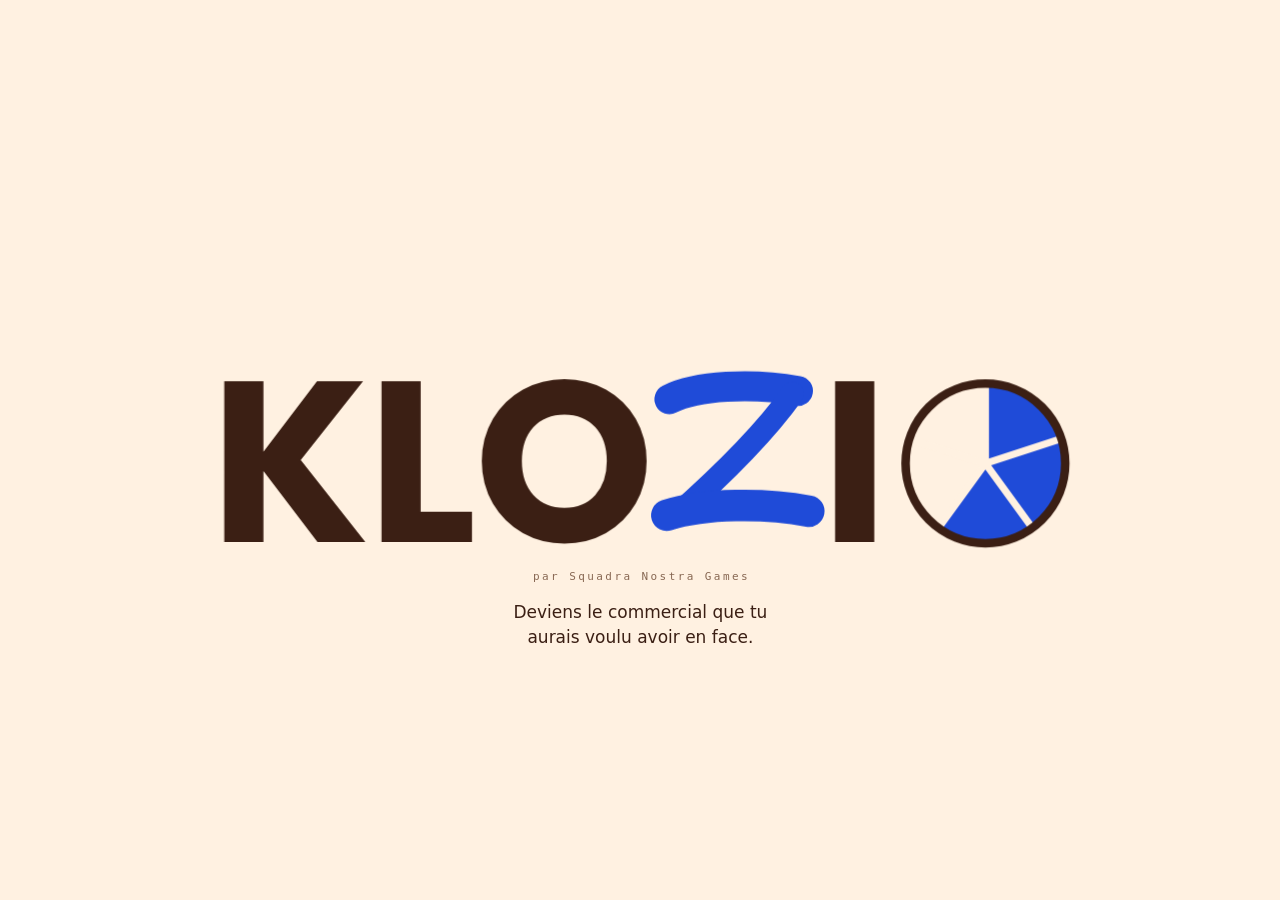
==== index.html @ 0dca0766 "Publier le jeu (source 9c72fcd)" ====
<!doctype html>
<html lang="fr">
<head>
<meta charset="utf-8">
<meta name="viewport" content="width=device-width,initial-scale=1,viewport-fit=cover">
<meta name="theme-color" content="#FFF1E1">
<meta name="color-scheme" content="light dark">
<title>KLOZIO</title>
<link rel="icon" href="assets/icons/favicon-32.png" sizes="32x32" type="image/png">
<link rel="icon" href="public/brand/klozio_z_bleu.svg" type="image/svg+xml">
<link rel="manifest" href="manifest.webmanifest">
<link rel="apple-touch-icon" href="assets/icons/apple-touch-icon.png">
<meta name="apple-mobile-web-app-capable" content="yes">
<meta name="apple-mobile-web-app-status-bar-style" content="default">
<meta name="description" content="Jeu mobile de simulation de vente B2B">
<meta property="og:type" content="website">
<meta property="og:site_name" content="KLOZIO">
<meta property="og:title" content="KLOZIO">
<meta property="og:description" content="Deviens le commercial que tu aurais voulu avoir en face.">
<meta property="og:url" content="https://jldlab.github.io/klozio-site/">
<meta property="og:image" content="https://jldlab.github.io/klozio-site/public/brand/og.png">
<meta property="og:image:width" content="1200">
<meta property="og:image:height" content="630">
<meta property="og:image:alt" content="KLOZIO">
<meta name="twitter:card" content="summary_large_image">
<link rel="preload" href="assets/fonts/outfit-latin.woff2" as="font" type="font/woff2" crossorigin>
<link rel="preload" href="assets/fonts/inter-latin.woff2" as="font" type="font/woff2" crossorigin>
<link rel="modulepreload" href="src/main.js">
<link rel="modulepreload" href="src/config.js">
<link rel="modulepreload" href="src/content/editions/index.js">
<link rel="modulepreload" href="src/content/schema.js">
<link rel="modulepreload" href="src/content/arrange.js">
<link rel="modulepreload" href="src/core/rng.js">
<link rel="modulepreload" href="src/content/texts.js">
<link rel="modulepreload" href="src/core/save.js">
<link rel="modulepreload" href="src/core/router.js">
<link rel="modulepreload" href="src/ui/theme.js">
<link rel="modulepreload" href="src/ui/tokens.js">
<link rel="modulepreload" href="src/ui/splash.js">
<link rel="modulepreload" href="src/game/daily.js">
<link rel="modulepreload" href="src/ui/dom.js">
<link rel="modulepreload" href="src/ui/screens/home.js">
<link rel="modulepreload" href="src/ui/wheel.js">
<link rel="modulepreload" href="src/ui/icons.js">
<link rel="modulepreload" href="src/game/progress.js">
<link rel="modulepreload" href="src/ui/revenue.js">
<link rel="modulepreload" href="src/ui/screens/campaign.js">
<link rel="modulepreload" href="src/ui/illustrations.js">
<link rel="modulepreload" href="src/game/campaign.js">
<link rel="modulepreload" href="src/ui/screens/game.js">
<link rel="modulepreload" href="src/ui/choices.js">
<link rel="modulepreload" href="src/game/deal.js">
<link rel="modulepreload" href="src/ui/head.js">
<link rel="modulepreload" href="src/ui/screens/debrief.js">
<link rel="modulepreload" href="src/share/share.js">
<link rel="modulepreload" href="src/game/duel.js">
<link rel="modulepreload" href="src/ui/screens/options.js">
<link rel="modulepreload" href="src/ui/screens/profile.js">
<link rel="modulepreload" href="src/ui/screens/duel.js">
<link rel="modulepreload" href="src/ui/screens/training.js">
<link rel="modulepreload" href="src/game/training.js">
<link rel="modulepreload" href="src/ui/screens/intro.js">
<link rel="modulepreload" href="src/audio/sound.js">
<link rel="modulepreload" href="src/ui/toast.js">
<link rel="modulepreload" href="src/content/editions/ae/edition.js">
<link rel="modulepreload" href="src/content/editions/ae/texts.js">
<link rel="modulepreload" href="src/content/editions/sales-vp/edition.js">
<link rel="modulepreload" href="src/content/editions/sales-vp/texts.js">
<link rel="modulepreload" href="src/content/editions/sales-sdr/edition.js">
<link rel="modulepreload" href="src/content/editions/sales-sdr/texts.js">
<link rel="stylesheet" href="src/ui/fonts.css">
<link rel="stylesheet" href="src/ui/app.css">
</head>
<body>
<main class="app" id="app"></main>
<script type="module" src="src/main.js"></script>
</body>
</html>
---- src/ui/fonts.css ----
/* Polices embarquées (SIL OFL 1.1, licences dans assets/fonts/), sous-ensemble latin, tirées de Google Fonts.
   M8 v2 : Outfit 800 (titres, scores), Inter 400/500 (corps), IBM Plex Mono 500 (chiffres, codes). Rien d'autre. */
@font-face{font-family:"Outfit";font-style:normal;font-weight:800;font-display:swap;
  src:url("../../assets/fonts/outfit-latin.woff2") format("woff2")}
@font-face{font-family:"Inter";font-style:normal;font-weight:400 500;font-display:swap;
  src:url("../../assets/fonts/inter-latin.woff2") format("woff2")}
@font-face{font-family:"IBM Plex Mono";font-style:normal;font-weight:500;font-display:swap;
  src:url("../../assets/fonts/ibm-plex-mono-500-latin.woff2") format("woff2")}
---- src/ui/app.css ----
/* KLOZIO — mise en page mobile d'abord (360×800), colonne ≤ 460 px. Couleurs : variables injectées depuis tokens.js.
   M8 v2 — typo : Outfit 800 (titres, scores, boutons), Inter 400/500 (corps), IBM Plex Mono 500 (chiffres, codes). */
:root{
  --display:"Outfit",ui-sans-serif,system-ui,sans-serif;
  --body:"Inter",ui-sans-serif,system-ui,sans-serif;
  --mono:"IBM Plex Mono",ui-monospace,Menlo,monospace;
  --tap:48px; --gap:10px;
  --reveal-ms:160ms; --stagger-ms:60ms; --gauge-ms:600ms; --stamp-ms:500ms;
}
*{box-sizing:border-box}
html{-webkit-text-size-adjust:100%;text-size-adjust:100%}
html,body{margin:0;min-height:100%;overflow-x:hidden;overflow-x:clip} /* clip : pas de conteneur de défilement, le bandeau sticky reste actif */
body{background:var(--bg);color:var(--fg);font:400 16px/1.45 var(--body);
  padding:env(safe-area-inset-top,0px) max(16px,env(safe-area-inset-right,0px)) env(safe-area-inset-bottom,0px) max(16px,env(safe-area-inset-left,0px));
  -webkit-tap-highlight-color:transparent}
.app{max-width:460px;margin:0 auto;padding-block:16px 32px;display:flex;flex-direction:column;gap:16px;min-height:100dvh}
h1,h2,h3{font-family:var(--display);font-weight:800;letter-spacing:-.01em;margin:0;text-wrap:balance;line-height:1.15}
b,strong{font-weight:500}
p{margin:0}
button{font:inherit;color:inherit;cursor:pointer;-webkit-appearance:none;appearance:none}
button:focus-visible,a:focus-visible{outline:3px solid var(--accent);outline-offset:2px}
.mono{font-family:var(--mono);font-variant-numeric:tabular-nums}
.muted{color:var(--muted)}
/* Texte réservé aux lecteurs d'écran (annonces) */
.sr-only{position:absolute!important;width:1px;height:1px;padding:0;margin:-1px;overflow:hidden;clip:rect(0 0 0 0);white-space:nowrap;border:0}
[tabindex="-1"]:focus{outline:none}
.eyebrow{font:500 12px/1.2 var(--body);letter-spacing:.1em;text-transform:uppercase;color:var(--muted)}
/* Bandeau BROUILLON : collé en haut de l'écran à toutes les étapes, même après défilement */
/* Brouillon : bandeau + barre du haut collés ensemble ; la barre est sous le bandeau, jamais recouverte */
.gamehead{position:sticky;top:0;z-index:5;display:flex;flex-direction:column;gap:10px;background:var(--bg);
  padding:env(safe-area-inset-top,0px) 0 10px;margin-top:calc(-1 * env(safe-area-inset-top,0px));box-shadow:0 8px 8px -8px color-mix(in srgb,var(--fg) 25%,transparent)}
.banner{background:var(--accent);color:var(--accent-ink);font:500 13px/1.2 var(--body);letter-spacing:.08em;padding:8px 12px;border-radius:8px;text-align:center}
.card{background:var(--surface);border:1px solid var(--line);border-radius:14px;padding:16px}

/* Boutons : ≥ 48 px de haut (A3) */
.cta{min-height:var(--cta);background:var(--accent);color:var(--accent-ink);border:0;border-radius:14px;padding:14px 16px;font:800 17px/1.2 var(--display);letter-spacing:-.01em;width:100%}
.ghost{min-height:var(--tap);background:none;border:1.5px solid var(--accent);border-radius:12px;padding:12px 16px;font:500 15px/1.2 var(--body);color:var(--accent)}
.ghost.danger{background:var(--bad);border-color:var(--bad);color:var(--fg)} /* effacer la sauvegarde : aplat corail, texte chocolat */
.ghost[aria-pressed="true"]{border-color:var(--accent);border-width:2.5px;color:var(--accent)}
.link{min-height:var(--tap);background:none;border:0;color:var(--muted);font-size:15px;text-decoration:underline;text-underline-offset:3px;padding:0 8px}
.row{display:flex;gap:var(--gap)}
.row>*{flex:1}
.stack{display:flex;flex-direction:column;gap:var(--gap)}
.deal-cards{display:contents} /* M9 : cartes du CA et du deal du jour, remplies quand l'index des deals arrive */

/* Accueil */
.brand{display:flex;align-items:center;justify-content:space-between;gap:12px}
.wordmark{margin:0;line-height:0}
.wordmark img{display:block;width:56%;height:auto}
.brand-actions{display:flex;gap:8px;align-items:center}
.ghost.icon{min-width:var(--tap);padding:10px;display:grid;place-items:center}
.ghost.icon[aria-pressed="true"]{color:var(--accent);border-color:var(--accent)}
.brand .ed{font:800 16px/1.2 var(--display);letter-spacing:-.01em;color:var(--sig);display:block}
.brand .role{font-size:13px;color:var(--muted)}
.board{display:grid;grid-template-columns:132px 1fr;gap:16px;align-items:center}
.board h2{font-size:19px;margin-bottom:4px}
.board p{font-size:14px;color:var(--muted)}
.board .count{font:500 14px/1.4 var(--mono);color:var(--fg);margin-top:8px}
.board .complete{color:var(--accent);font-weight:500}
.wp{grid-column:1/-1;list-style:none;margin:0;padding:0;display:grid;grid-template-columns:1fr 1fr;gap:6px 16px;font-size:14px}
.wp li{display:flex;align-items:center;gap:8px}
.wp li span:first-of-type{flex:1;min-width:0}
.wp li i{flex:none;width:12px;height:12px;border-radius:50%;border:2px solid}
.wp li .mono{font-size:13px;color:var(--muted)}
.wp li.done .mono{color:var(--fg)}
.revenue{display:flex;flex-direction:column;gap:6px}
.revenue b{font:500 26px/1.1 var(--mono)}
.revenue p{font-size:15px}
.revenue .meter{margin-block:4px 2px}
.deals{display:flex;flex-direction:column;gap:var(--gap)}
.deal-card{display:flex;justify-content:space-between;align-items:flex-start;gap:12px;text-align:left;width:100%;min-height:var(--tap);
  background:var(--surface);border:1.5px solid var(--line-strong);border-radius:12px;padding:14px 16px;color:var(--fg)}
.deal-card:hover{border-color:var(--accent)}
.deal-card .main,.deal-card .side{display:flex;flex-direction:column;gap:4px}
.deal-card .main{min-width:0}
.deal-card .side{align-items:flex-end;flex:none}
.deal-card h3{font-size:18px}
.deal-card .who{color:var(--muted);font-size:14px}
.deal-card .val{font:500 15px/1.4 var(--mono)}
.deal-card .st{font-size:13px;font-weight:500;color:var(--muted);display:flex;gap:6px;align-items:center}
.deal-card .draft{font:500 12px/1 var(--body);letter-spacing:.1em;color:var(--accent)}
.empty{text-align:center;display:flex;flex-direction:column;gap:6px;padding:24px 16px}

/* Partie */
.topbar{display:flex;align-items:center;justify-content:space-between;gap:12px}
.topbar .ghost{flex:none;padding:10px 14px;font-size:14px}
.topbar .meta{text-align:right;min-width:0}
.topbar .meta b{display:block;font:800 15px/1.25 var(--display);letter-spacing:-.01em;white-space:nowrap;overflow:hidden;text-overflow:ellipsis}
.topbar .meta span{font:500 13px/1.3 var(--mono);color:var(--muted)}
.topbar .meta span.plain{font:14px/1.3 var(--body)}
.topbar .meta span.lived{display:block;font:italic 13px/1.3 var(--body)}
.lesson{display:flex;flex-direction:column;align-items:center;margin-top:8px}
.lesson .lesson-msg:empty{display:none}
/* Partie : roue du deal (géométrie du O du logo) à côté de la jauge */
.dealbar{display:grid;grid-template-columns:76px 1fr;gap:14px;align-items:center}
.track{display:grid;grid-template-columns:repeat(5,1fr);gap:6px}
/* A12 : pastilles d'étape, trois états distinguables sans la couleur */
.seg{height:30px;border-radius:7px;display:flex;align-items:center;justify-content:center;gap:3px;font:500 13px/1 var(--mono)}
.seg.next{color:var(--muted);background:transparent;border:1.5px dashed var(--muted)}
.seg.now{color:var(--fg);background:var(--surface);border:2.5px solid var(--fg)}
.seg.done{color:var(--skill-ink);border:1.5px solid transparent}
.gauge{display:flex;flex-direction:column;gap:6px}
.gauge-row{display:flex;justify-content:space-between;align-items:baseline;font-size:13px;color:var(--muted)}
.gauge-row b{font:500 15px/1 var(--mono);color:var(--fg)}
.gauge-row .delta{font:500 13px/1 var(--mono);margin-left:6px}
/* A11 : marqueur plein, plus haut et plus contrasté que les seuils ; seuils en traits fins libellés */
.bar{height:12px;border-radius:99px;background:linear-gradient(90deg,var(--cold),var(--hot));box-shadow:0 0 0 1.5px var(--line-strong);position:relative;margin-block:10px 2px}
.bar i{position:absolute;top:-10px;width:12px;height:32px;border-radius:6px;background:var(--fg);border:2.5px solid var(--bg);transform:translateX(-6px);z-index:1;
  box-shadow:0 1px 3px color-mix(in srgb,var(--fg) 35%,transparent);transition:left var(--gauge-ms) cubic-bezier(.3,.8,.3,1)}
.bar .tick{position:absolute;top:-4px;height:20px;width:2px;background:var(--fg);transform:translateX(-1px);box-shadow:0 0 0 1.5px var(--bg)}
.gauge-scale{position:relative;display:flex;justify-content:space-between;font-size:12px;line-height:1.3;color:var(--muted);height:16px}
.gauge-scale .th{position:absolute;top:0;transform:translateX(-50%);color:var(--fg);font-weight:500}
.scene{display:flex;flex-direction:column;gap:10px}
.scene .stage{display:flex;align-items:center;gap:6px;font:500 12px/1.2 var(--body);letter-spacing:.1em;text-transform:uppercase}
.scene .ctx{font-size:17px;line-height:1.45}
.scene .ask{font:500 17px/1.45 var(--body)}
.opts{display:flex;flex-direction:column;gap:var(--gap)}
/* A13 : avant le choix, une option a l'air active : même fond que les cartes de scène, bordure contrastée
   (≥ 4,5:1), texte en couleur pleine, numéro sur pastille laiton, état au toucher */
.opt{display:grid;grid-template-columns:auto 1fr;gap:6px 12px;align-items:start;text-align:left;width:100%;min-height:var(--tap);
  background:var(--surface-2);color:var(--fg);border:2px solid var(--line-strong);border-radius:12px;padding:12px 14px;font-size:16px;line-height:1.45;
  box-shadow:0 1px 2px color-mix(in srgb,var(--fg) 8%,transparent);transition:transform .08s,border-color .08s,background-color .08s}
.opt .num{grid-row:1;width:26px;height:26px;border-radius:50%;border:2px solid var(--accent);background:var(--accent);display:grid;place-items:center;font:500 13px/1 var(--mono);color:var(--accent-ink)}
.opt .txt{color:var(--fg);font-weight:500}
.opt:not(:disabled):active{transform:scale(.985);border-color:var(--accent);background:color-mix(in srgb,var(--accent) 12%,var(--surface))}
.opt .txt{grid-column:2}
.opt:not(:disabled):hover{border-color:var(--fg)}
.opt:disabled{cursor:default}
.opt .grade,.opt .fb{grid-column:2;display:none}
.opt .grade{align-items:center;gap:6px;font:500 13px/1.2 var(--body);letter-spacing:.04em;text-transform:uppercase}
.opt .fb{font-size:16px;line-height:1.45;color:var(--muted)}
.revealed .opt .grade{display:flex;justify-self:start}
.revealed .opt .fb{display:block}
.revealed .opt{background:var(--surface);animation:reveal var(--reveal-ms) ease-out both;animation-delay:calc(var(--i) * var(--stagger-ms))}
@keyframes reveal{from{opacity:.25;transform:translateY(4px)}}
.opt.picked{border-width:3px}
.opt.picked.g3{border-color:var(--good)} .opt.picked.g1{border-color:var(--mid)} .opt.picked.g0{border-color:var(--bad)}
.opt.picked .num{background:var(--fg);color:var(--bg);border-color:var(--fg)}
.revealed .opt:not(.picked) .num{background:none;color:var(--fg);border-color:var(--line-strong)}
.keyhint{font-size:13px;color:var(--muted);text-align:center;display:none}
@media (hover:hover) and (pointer:fine){.keyhint{display:block}}

/* Débrief */
.verdict{text-align:center;display:flex;flex-direction:column;gap:8px;align-items:center;padding-block:12px 4px}
.stamp{font:800 36px/1 var(--display);letter-spacing:.06em;padding:10px 18px;border:4px solid var(--fg);border-radius:8px;transform:rotate(-4deg);
  animation:stamp var(--stamp-ms) cubic-bezier(.2,1.4,.4,1) both}
@keyframes stamp{from{transform:rotate(-4deg) scale(1.8);opacity:0}}
.verdict .ca{font:500 20px/1.3 var(--mono);font-variant-numeric:tabular-nums}
.costliest{display:flex;flex-direction:column;gap:4px}
.costliest .cost-step{font:800 16px/1.3 var(--display);letter-spacing:-.01em}
.scene .value-tag{margin-left:auto;font:500 12px/1 var(--body);letter-spacing:.06em;color:var(--fg);border:1.5px solid currentColor;border-radius:99px;padding:4px 8px}
.opt .grade .cost{margin-left:auto;font:500 13px/1 var(--mono);letter-spacing:0;text-transform:none;color:inherit}
.verdict .temp{font-size:14px;color:var(--muted)}
.mgr{display:flex;flex-direction:column;gap:4px}
.mgr q{font-style:italic;font-size:16px}
.mgr q::before{content:"« "} .mgr q::after{content:"\00a0»"} /* espace insécable : jamais de » seul en début de ligne */
.steps{display:flex;flex-direction:column;gap:8px}
.step-row{display:grid;grid-template-columns:30px 1fr auto;gap:10px;align-items:center;font-size:15px}
.step-row .ab{width:30px;height:30px;border-radius:7px;display:grid;place-items:center;font:500 12px/1 var(--mono);color:var(--skill-ink)}
.step-row .g{display:flex;align-items:center;gap:6px;font-weight:500;font-size:14px}
.won{display:grid;grid-template-columns:96px 1fr;gap:14px;align-items:center}
.won p{font-size:15px;margin:0}
.won .stack{gap:6px}
.won .rec{color:var(--accent);font-weight:500}
/* M8 v2 : une part de roue qui se remplit apparaît depuis le centre du cercle, comme au logo */
.wheel .part-in{transform-box:view-box;transform-origin:60px 60px;animation:part-in var(--part-ms,140ms) ease-out both}
@keyframes part-in{from{opacity:0;transform:scale(.6)}}

/* Options */
.opt-group{display:flex;flex-direction:column;gap:8px}
.opt-group h2{font-size:17px}
.switch{display:flex;align-items:center;justify-content:space-between;gap:12px;min-height:var(--tap);width:100%;text-align:left;
  background:var(--surface);border:1.5px solid var(--line);border-radius:12px;padding:10px 14px;color:var(--fg)}
.switch .knob{flex:none;width:44px;height:26px;border-radius:99px;background:var(--line);position:relative}
.switch .knob::after{content:"";position:absolute;top:3px;left:3px;width:20px;height:20px;border-radius:50%;background:var(--surface);transition:left .15s}
.switch[aria-checked="true"] .knob{background:var(--accent)}
.switch[aria-checked="true"] .knob::after{left:21px}
.switch small{display:block;color:var(--muted);font-size:13px}
.confirm{display:flex;flex-direction:column;gap:var(--gap)}
.footer{font-size:13px;color:var(--muted);text-align:center;margin-top:auto}

/* Effets réduits : option du jeu ou réglage du système */
.reduced *,.reduced *::before,.reduced *::after{animation:none!important;transition:none!important}
@media (prefers-reduced-motion:reduce){*,*::before,*::after{animation:none!important;transition:none!important}}
.page-title{font-size:24px}

/* Événement de deal */
.event{display:flex;flex-direction:column;gap:6px;border-left:4px solid var(--bad)}
.event p{font-size:16px;line-height:1.45}
.event .event-temp{font:500 14px/1.2 var(--mono);color:var(--fg)}

/* Accueil : navigation */
.ghost.wide{display:flex;justify-content:space-between;align-items:center;width:100%;text-align:left}
.cta:disabled{opacity:1;background:var(--line);color:var(--muted);cursor:default}
.small{font-size:13px}

/* Campagne */
.group{display:flex;flex-direction:column;gap:var(--gap);padding-top:8px}
.group-head{display:flex;align-items:center;gap:14px}
.group-head h2{font-size:20px}
.group-head .illus{flex:none;width:96px;height:auto}
.deal-card:disabled{cursor:default;background:transparent;border-style:dashed}

/* Profil */
.mastery{display:flex;flex-direction:column;gap:10px}
.mastery-row{display:grid;grid-template-columns:104px 1fr 76px;gap:10px;align-items:center;font-size:15px}
.mastery-row .mono{text-align:right;font-size:13px}
.meter{height:10px;border-radius:99px;background:var(--line);overflow:hidden}
.meter i{display:block;height:100%;border-radius:99px}
.history{display:flex;flex-direction:column;gap:8px}
.history-row{display:grid;grid-template-columns:1fr auto auto;gap:10px;align-items:center;font-size:14px}
.history-row .pips{display:flex;gap:2px}
.history-row .st{font-weight:500;font-size:13px}

/* Introduction */
.intro-top{display:flex;justify-content:space-between;align-items:center}
.intro{display:flex;flex-direction:column;gap:14px;align-items:center;text-align:center;padding-block:24px 8px}
.intro h1{font-size:28px}
.intro p{font-size:17px;line-height:1.5;max-width:34ch}
.intro .intro-voice{font-size:15px;color:var(--muted);margin-top:-6px}
.intro-art{min-height:150px;display:grid;place-items:center}
.intro-grades{list-style:none;margin:0;padding:0;display:flex;flex-direction:column;gap:12px;align-items:flex-start;font:500 18px/1.2 var(--body);text-align:left}
.intro-grades li{display:flex;align-items:center;gap:10px}
.intro-amount{font:500 24px/1.3 var(--mono);border:2px solid var(--line-strong);border-radius:12px;padding:18px 20px}
.intro-dots{display:flex;justify-content:center;gap:8px}
.intro-dots i{width:10px;height:10px;border-radius:50%;border:2px solid var(--muted)}
.intro-dots i.on{background:var(--accent);border-color:var(--accent)}

/* Deal du jour */
.daily{display:flex;flex-direction:column;gap:6px;border-top:4px solid var(--accent)}
.daily h2{font-size:20px}
.daily .cta,.daily .ghost{margin-top:6px}
.daily-result{font:500 15px/1.3 var(--mono);align-self:flex-start}
.mode-tag{font:500 13px/1.3 var(--body);color:var(--accent);margin:0}
.mode-tag span{color:var(--muted);font-weight:400}

/* Entraînement */
.skill span:first-child{display:flex;align-items:center;gap:8px}
.drill-sum{display:flex;flex-direction:column;gap:6px}
.drill-sum h2{font-size:22px}
.drill-row{grid-template-columns:1fr auto}

/* Duel */
.duel{display:flex;flex-direction:column;gap:var(--gap)}
.code-input{min-height:var(--tap);font:500 20px/1.2 var(--mono);letter-spacing:.06em;text-transform:uppercase;text-align:center;
  background:var(--surface);color:var(--fg);border:2px solid var(--line-strong);border-radius:12px;padding:10px 12px;width:100%}
.code-input:focus-visible{outline:3px solid var(--accent);outline-offset:2px}
.duel-msg{min-height:1.4em;font-size:15px}
.duel-msg.bad{color:var(--fg);font-weight:500}
.challenge{display:flex;flex-direction:column;gap:8px;align-items:stretch}
.challenge .code{font:500 28px/1.2 var(--mono);letter-spacing:.06em;text-align:center;color:var(--fg);user-select:all}
.duel-result{display:flex;flex-direction:column;gap:10px}
.duel-verdict{font:800 18px/1.3 var(--display);letter-spacing:-.01em}
.duel-grid{display:grid;grid-template-columns:30px 1fr 1fr;gap:8px 10px;align-items:center;font-size:14px}
.duel-grid .ab{width:30px;height:30px;border-radius:7px;display:grid;place-items:center;font:500 12px/1 var(--mono);color:var(--skill-ink)}
.duel-grid .g{display:flex;align-items:center;gap:6px;font-weight:500;justify-self:start}
.duel-grid b.mono{font-size:13px}

/* Accueil : éditions à venir (verrouillées, sans contenu) */
.editions{display:flex;flex-direction:column;gap:8px}
.editions ul{list-style:none;margin:0;padding:0;display:flex;flex-direction:column;gap:6px}
.edition-soon{display:flex;align-items:center;gap:10px;padding:10px 14px;border:1.5px dashed var(--line);border-radius:12px;color:var(--muted);font-size:15px}
.edition-soon span:first-of-type{flex:1;color:var(--fg)}
.edition-soon .soon{font:500 13px/1 var(--mono)}
.edition-switch{width:100%;display:flex;align-items:center;justify-content:space-between;gap:10px;font-size:15px}
.edition-switch .soon{font:500 13px/1 var(--mono);color:var(--muted)}

/* Notes et verdicts en aplat (M8 v2) : senior = bleu, texte crème ; passe = miel, texte chocolat ; faute = corail,
   texte chocolat. Le picto de la note (A9) prend la couleur du texte. */
.opt .grade,.step-row .g,.duel-grid .g,.intro-grades li,.deal-card .st.signed,.deal-card .st.delayed,.deal-card .st.lost,
.history-row .st,.daily-result{padding:4px 9px;border-radius:99px}
.opt.g3 .grade,.step-row .g.g3,.duel-grid .g3,.intro-grades .g3,.deal-card .st.signed,.history-row .st.signed,.daily-result.signed,.stamp.signed{background:var(--good);color:var(--accent-ink)}
.opt.g1 .grade,.step-row .g.g1,.duel-grid .g1,.intro-grades .g1,.deal-card .st.delayed,.history-row .st.delayed,.daily-result.delayed,.stamp.delayed{background:var(--mid);color:var(--fg)}
.opt.g0 .grade,.step-row .g.g0,.duel-grid .g0,.intro-grades .g0,.deal-card .st.lost,.history-row .st.lost,.daily-result.lost,.stamp.lost{background:var(--bad);color:var(--fg)}
.history-row .pips .g3{color:var(--good)} .history-row .pips .g1{color:var(--mid)} .history-row .pips .g0{color:var(--bad)}

/* M8 v2 — écran d'ouverture : logo du fichier de marque (72 % de l'écran), animé ; une fois par jour, passé d'un tap.
   Effets réduits : les animations CSS sont coupées, tout s'affiche d'un coup (fondus de 200 ms en JS). */
.splash{position:fixed;inset:0;z-index:20;display:flex;flex-direction:column;align-items:center;justify-content:center;gap:16px;
  padding:24px;text-align:center;background:var(--bg);color:var(--fg);cursor:pointer}
.splash-logo{width:72vw}
.splash-logo svg{display:block;width:100%;height:auto;overflow:visible}
.splash-name{font:800 54px/1 var(--display);letter-spacing:-.01em}
.splash-by{font:500 11px/1.3 var(--mono);letter-spacing:.22em;margin-right:-.22em;color:var(--muted)}
.splash-tag{font:500 17px/1.45 var(--body);color:var(--fg);max-width:28ch}
.splash:not(.go) .splash-by,.splash:not(.go) .splash-tag{visibility:hidden}
.splash{--sp-out:cubic-bezier(.22,1,.36,1);--sp-inout:cubic-bezier(.65,0,.35,1);--sp-pop:cubic-bezier(.34,1.4,.64,1)}
.splash .sp-letter,.splash .sp-part,.splash-by,.splash-tag{will-change:opacity,transform}
.splash:not(.go) .sp-letter,.splash:not(.go) .sp-part{opacity:0}
.splash:not(.go) .sp-stroke{stroke-dashoffset:var(--len)}
.splash.go .sp-letter{transform-box:fill-box;animation:sp-rise var(--splash-letters) var(--sp-out) both}
.splash.go .sp-stroke{animation:sp-draw var(--splash-stroke) var(--sp-inout) both}
.splash.go .sp-part{transform-box:view-box;transform-origin:60px 60px;animation:part-in var(--splash-part) var(--sp-pop) both}
.splash.go .splash-by,.splash.go .splash-tag{animation:sp-rise var(--splash-tag) var(--sp-out) var(--splash-tag-at) both}
.splash.still *{animation:none!important}
.splash.still .sp-letter,.splash.still .sp-part{opacity:1}
.splash.still .sp-stroke{stroke-dashoffset:0}
@keyframes sp-rise{from{opacity:0;transform:translateY(6px)}}
@keyframes sp-draw{from{stroke-dashoffset:var(--len)}}
/* M10-A : carte « Édition complète » (campagne, accueil), toast (deal non publié) */
.full-edition-slot{display:contents}
.full-edition{display:flex;flex-direction:column;gap:8px;margin-top:8px}
.full-edition h2{font-size:20px}
.full-edition .ghost:disabled{border-color:var(--line);color:var(--muted);cursor:default}
.toast{position:fixed;left:16px;right:16px;bottom:calc(16px + env(safe-area-inset-bottom));z-index:50;max-width:420px;margin:0 auto;
  background:var(--fg);color:var(--bg);border-radius:12px;padding:12px 16px;font:500 15px/1.35 var(--body);text-align:center;
  box-shadow:0 6px 20px rgb(59 31 20 / .2);animation:toast-in .2s ease-out}
@keyframes toast-in{from{opacity:0;transform:translateY(8px)}}
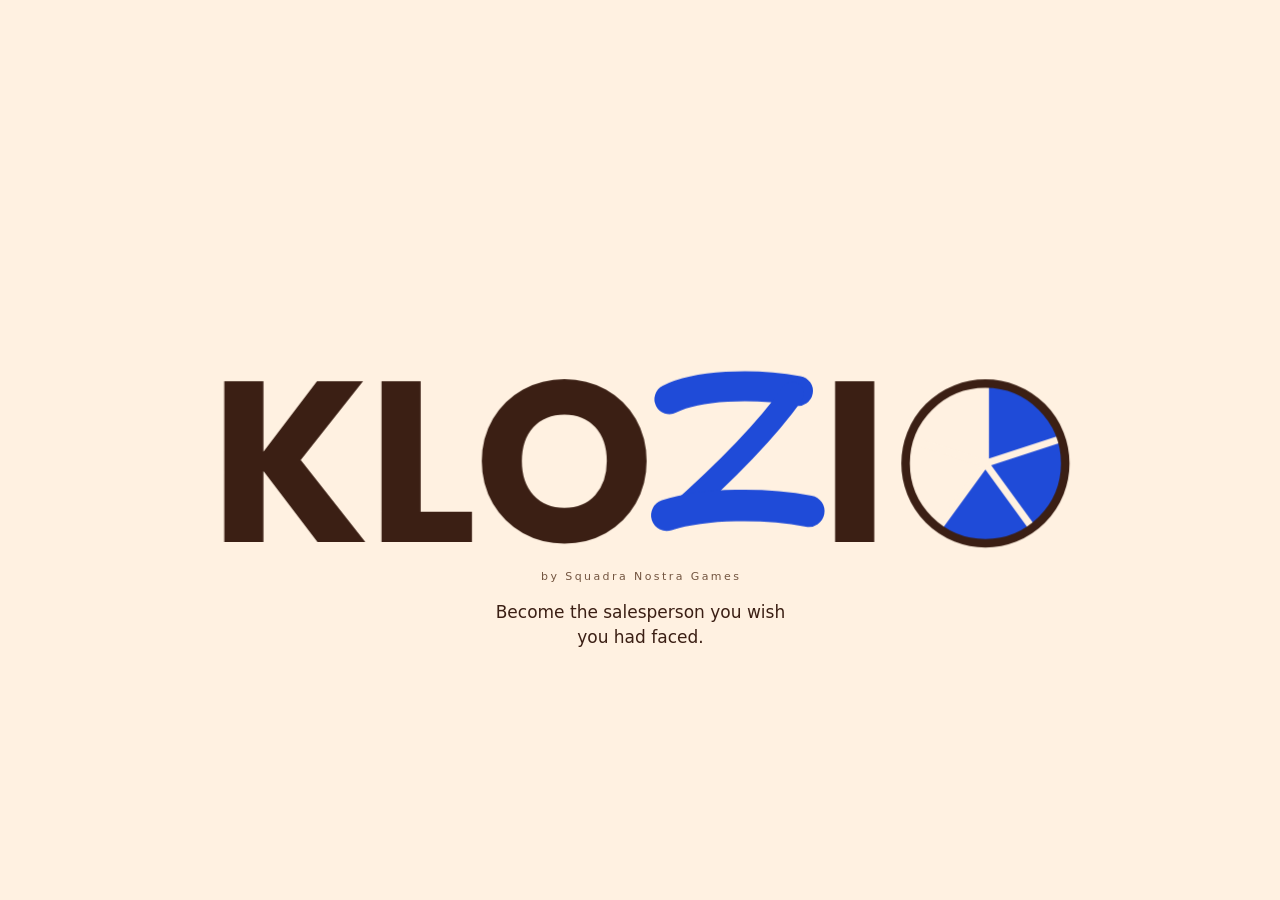
==== commit aa786d2f: "Publier le jeu (source 8d923de)" ====
--- a/index.html
+++ b/index.html
@@ -17,8 +17,8 @@
 <meta property="og:site_name" content="KLOZIO">
 <meta property="og:title" content="KLOZIO">
 <meta property="og:description" content="Deviens le commercial que tu aurais voulu avoir en face.">
-<meta property="og:url" content="https://jldlab.github.io/klozio-site/">
-<meta property="og:image" content="https://jldlab.github.io/klozio-site/public/brand/og.png">
+<meta property="og:url" content="https://klozio.app/">
+<meta property="og:image" content="https://klozio.app/public/brand/og.png">
 <meta property="og:image:width" content="1200">
 <meta property="og:image:height" content="630">
 <meta property="og:image:alt" content="KLOZIO">
@@ -28,10 +28,11 @@
 <link rel="modulepreload" href="src/main.js">
 <link rel="modulepreload" href="src/config.js">
 <link rel="modulepreload" href="src/content/editions/index.js">
+<link rel="modulepreload" href="src/content/texts.js">
 <link rel="modulepreload" href="src/content/schema.js">
 <link rel="modulepreload" href="src/content/arrange.js">
 <link rel="modulepreload" href="src/core/rng.js">
-<link rel="modulepreload" href="src/content/texts.js">
+<link rel="modulepreload" href="src/core/lang.js">
 <link rel="modulepreload" href="src/core/save.js">
 <link rel="modulepreload" href="src/core/router.js">
 <link rel="modulepreload" href="src/ui/theme.js">
@@ -47,19 +48,32 @@
 <link rel="modulepreload" href="src/ui/screens/campaign.js">
 <link rel="modulepreload" href="src/ui/illustrations.js">
 <link rel="modulepreload" href="src/game/campaign.js">
+<link rel="modulepreload" href="src/ui/screens/first-visit.js">
+<link rel="modulepreload" href="src/access/team.js">
+<link rel="modulepreload" href="src/access/client.js">
+<link rel="modulepreload" href="src/ui/screens/team.js">
+<link rel="modulepreload" href="src/ui/lang.js">
+<link rel="modulepreload" href="src/ui/screens/home-desktop.js">
+<link rel="modulepreload" href="src/game/pacing.js">
+<link rel="modulepreload" href="src/game/duel.js">
+<link rel="modulepreload" href="src/game/deal.js">
+<link rel="modulepreload" href="src/ui/desktop.js">
 <link rel="modulepreload" href="src/ui/screens/game.js">
 <link rel="modulepreload" href="src/ui/choices.js">
-<link rel="modulepreload" href="src/game/deal.js">
 <link rel="modulepreload" href="src/ui/head.js">
+<link rel="modulepreload" href="src/measure/beacon.js">
 <link rel="modulepreload" href="src/ui/screens/debrief.js">
 <link rel="modulepreload" href="src/share/share.js">
-<link rel="modulepreload" href="src/game/duel.js">
+<link rel="modulepreload" href="src/ui/screens/debrief-desktop.js">
+<link rel="modulepreload" href="src/game/rank.js">
 <link rel="modulepreload" href="src/ui/screens/options.js">
 <link rel="modulepreload" href="src/ui/screens/profile.js">
 <link rel="modulepreload" href="src/ui/screens/duel.js">
 <link rel="modulepreload" href="src/ui/screens/training.js">
 <link rel="modulepreload" href="src/game/training.js">
 <link rel="modulepreload" href="src/ui/screens/intro.js">
+<link rel="modulepreload" href="src/ui/screens/code.js">
+<link rel="modulepreload" href="src/core/play.js">
 <link rel="modulepreload" href="src/audio/sound.js">
 <link rel="modulepreload" href="src/ui/toast.js">
 <link rel="modulepreload" href="src/content/editions/ae/edition.js">
@@ -70,8 +84,13 @@
 <link rel="modulepreload" href="src/content/editions/sales-sdr/texts.js">
 <link rel="stylesheet" href="src/ui/fonts.css">
 <link rel="stylesheet" href="src/ui/app.css">
+<!-- Écran de démarrage : visible dès la première image, retiré par src/main.js (au moins config.splash.bootMinMs,
+     ou jusqu'au chargement). Sans script, il s'efface seul au bout de 10 s. -->
+<style>.boot{position:fixed;inset:0;z-index:15;display:grid;place-items:center;background:#FFF1E1;transition:opacity .25s;animation:boot-out 0s 10s forwards}
+.boot img{width:72vw;max-width:440px;height:auto}.boot.out{opacity:0}@keyframes boot-out{to{visibility:hidden}}</style>
 </head>
 <body>
+<div class="boot" id="boot" aria-hidden="true"><img src="public/brand/klozio_wordmark_chocolat_bleu.svg" alt="" width="475" height="156"></div>
 <main class="app" id="app"></main>
 <script type="module" src="src/main.js"></script>
 </body>
--- a/src/ui/app.css
+++ b/src/ui/app.css
@@ -24,19 +24,20 @@
 /* Texte réservé aux lecteurs d'écran (annonces) */
 .sr-only{position:absolute!important;width:1px;height:1px;padding:0;margin:-1px;overflow:hidden;clip:rect(0 0 0 0);white-space:nowrap;border:0}
 [tabindex="-1"]:focus{outline:none}
-.eyebrow{font:500 12px/1.2 var(--body);letter-spacing:.1em;text-transform:uppercase;color:var(--muted)}
+.eyebrow{font:500 12px/1.2 var(--body);letter-spacing:.12em;text-transform:uppercase;color:var(--muted)} /* M17-A : étiquettes en Inter, capitales espacées */
 /* Bandeau BROUILLON : collé en haut de l'écran à toutes les étapes, même après défilement */
 /* Brouillon : bandeau + barre du haut collés ensemble ; la barre est sous le bandeau, jamais recouverte */
 .gamehead{position:sticky;top:0;z-index:5;display:flex;flex-direction:column;gap:10px;background:var(--bg);
   padding:env(safe-area-inset-top,0px) 0 10px;margin-top:calc(-1 * env(safe-area-inset-top,0px));box-shadow:0 8px 8px -8px color-mix(in srgb,var(--fg) 25%,transparent)}
-.banner{background:var(--accent);color:var(--accent-ink);font:500 13px/1.2 var(--body);letter-spacing:.08em;padding:8px 12px;border-radius:8px;text-align:center}
+.banner{background:var(--fg);color:var(--bg);font:500 13px/1.2 var(--body);letter-spacing:.08em;padding:8px 12px;border-radius:8px;text-align:center}
 .card{background:var(--surface);border:1px solid var(--line);border-radius:14px;padding:16px}
 
 /* Boutons : ≥ 48 px de haut (A3) */
 .cta{min-height:var(--cta);background:var(--accent);color:var(--accent-ink);border:0;border-radius:14px;padding:14px 16px;font:800 17px/1.2 var(--display);letter-spacing:-.01em;width:100%}
-.ghost{min-height:var(--tap);background:none;border:1.5px solid var(--accent);border-radius:12px;padding:12px 16px;font:500 15px/1.2 var(--body);color:var(--accent)}
-.ghost.danger{background:var(--bad);border-color:var(--bad);color:var(--fg)} /* effacer la sauvegarde : aplat corail, texte chocolat */
-.ghost[aria-pressed="true"]{border-color:var(--accent);border-width:2.5px;color:var(--accent)}
+/* M17-A : bleu plein = l'action principale seulement (.cta, une par écran) ; les autres boutons en contour chocolat */
+.ghost{min-height:var(--tap);background:none;border:1.5px solid var(--fg);border-radius:12px;padding:12px 16px;font:500 15px/1.2 var(--body);color:var(--fg)}
+.ghost.danger{background:none;border:2.5px solid var(--fg);color:var(--fg)} /* effacer la sauvegarde : jamais de corail sur un bouton */
+.ghost[aria-pressed="true"]{border-color:var(--fg);border-width:2.5px;color:var(--fg)}
 .link{min-height:var(--tap);background:none;border:0;color:var(--muted);font-size:15px;text-decoration:underline;text-underline-offset:3px;padding:0 8px}
 .row{display:flex;gap:var(--gap)}
 .row>*{flex:1}
@@ -49,14 +50,21 @@
 .wordmark img{display:block;width:56%;height:auto}
 .brand-actions{display:flex;gap:8px;align-items:center}
 .ghost.icon{min-width:var(--tap);padding:10px;display:grid;place-items:center}
-.ghost.icon[aria-pressed="true"]{color:var(--accent);border-color:var(--accent)}
-.brand .ed{font:800 16px/1.2 var(--display);letter-spacing:-.01em;color:var(--sig);display:block}
+.ghost.icon[aria-pressed="true"]{color:var(--fg);border-color:var(--fg)}
+/* M14 : bouton FR / EN (accueil, options) ; la langue en cours en aplat, pas seulement en couleur */
+.lang-switch{display:flex;gap:4px}
+.lang-switch .ghost{min-width:var(--tap);padding:10px 8px;font:500 13px/1 var(--body);letter-spacing:.08em}
+.lang-switch .ghost[aria-pressed="true"]{background:var(--fg);color:var(--bg);border-width:1.5px}
+.home-top{position:relative}
+.home-top .lang-switch{position:absolute;right:0;top:50%;transform:translateY(-50%)}
+.opt-group.lang-row{flex-direction:row;justify-content:space-between;align-items:center;padding:4px 2px}
+.brand .ed{font:800 16px/1.2 var(--display);letter-spacing:-.01em;color:var(--fg);display:block}
 .brand .role{font-size:13px;color:var(--muted)}
 .board{display:grid;grid-template-columns:132px 1fr;gap:16px;align-items:center}
 .board h2{font-size:19px;margin-bottom:4px}
 .board p{font-size:14px;color:var(--muted)}
 .board .count{font:500 14px/1.4 var(--mono);color:var(--fg);margin-top:8px}
-.board .complete{color:var(--accent);font-weight:500}
+.board .complete{color:var(--fg);font-weight:500}
 .wp{grid-column:1/-1;list-style:none;margin:0;padding:0;display:grid;grid-template-columns:1fr 1fr;gap:6px 16px;font-size:14px}
 .wp li{display:flex;align-items:center;gap:8px}
 .wp li span:first-of-type{flex:1;min-width:0}
@@ -70,7 +78,7 @@
 .deals{display:flex;flex-direction:column;gap:var(--gap)}
 .deal-card{display:flex;justify-content:space-between;align-items:flex-start;gap:12px;text-align:left;width:100%;min-height:var(--tap);
   background:var(--surface);border:1.5px solid var(--line-strong);border-radius:12px;padding:14px 16px;color:var(--fg)}
-.deal-card:hover{border-color:var(--accent)}
+.deal-card:hover{border-color:var(--fg)}
 .deal-card .main,.deal-card .side{display:flex;flex-direction:column;gap:4px}
 .deal-card .main{min-width:0}
 .deal-card .side{align-items:flex-end;flex:none}
@@ -78,7 +86,7 @@
 .deal-card .who{color:var(--muted);font-size:14px}
 .deal-card .val{font:500 15px/1.4 var(--mono)}
 .deal-card .st{font-size:13px;font-weight:500;color:var(--muted);display:flex;gap:6px;align-items:center}
-.deal-card .draft{font:500 12px/1 var(--body);letter-spacing:.1em;color:var(--accent)}
+.deal-card .draft{font:500 12px/1 var(--body);letter-spacing:.1em;color:var(--muted)}
 .empty{text-align:center;display:flex;flex-direction:column;gap:6px;padding:24px 16px}
 
 /* Partie */
@@ -86,7 +94,7 @@
 .topbar .ghost{flex:none;padding:10px 14px;font-size:14px}
 .topbar .meta{text-align:right;min-width:0}
 .topbar .meta b{display:block;font:800 15px/1.25 var(--display);letter-spacing:-.01em;white-space:nowrap;overflow:hidden;text-overflow:ellipsis}
-.topbar .meta span{font:500 13px/1.3 var(--mono);color:var(--muted)}
+.topbar .meta span{font:400 13px/1.3 var(--body);color:var(--muted)}
 .topbar .meta span.plain{font:14px/1.3 var(--body)}
 .topbar .meta span.lived{display:block;font:italic 13px/1.3 var(--body)}
 .lesson{display:flex;flex-direction:column;align-items:center;margin-top:8px}
@@ -95,7 +103,7 @@
 .dealbar{display:grid;grid-template-columns:76px 1fr;gap:14px;align-items:center}
 .track{display:grid;grid-template-columns:repeat(5,1fr);gap:6px}
 /* A12 : pastilles d'étape, trois états distinguables sans la couleur */
-.seg{height:30px;border-radius:7px;display:flex;align-items:center;justify-content:center;gap:3px;font:500 13px/1 var(--mono)}
+.seg{height:30px;border-radius:7px;display:flex;align-items:center;justify-content:center;gap:3px;font:500 12px/1 var(--body);letter-spacing:.04em}
 .seg.next{color:var(--muted);background:transparent;border:1.5px dashed var(--muted)}
 .seg.now{color:var(--fg);background:var(--surface);border:2.5px solid var(--fg)}
 .seg.done{color:var(--skill-ink);border:1.5px solid transparent}
@@ -120,9 +128,9 @@
 .opt{display:grid;grid-template-columns:auto 1fr;gap:6px 12px;align-items:start;text-align:left;width:100%;min-height:var(--tap);
   background:var(--surface-2);color:var(--fg);border:2px solid var(--line-strong);border-radius:12px;padding:12px 14px;font-size:16px;line-height:1.45;
   box-shadow:0 1px 2px color-mix(in srgb,var(--fg) 8%,transparent);transition:transform .08s,border-color .08s,background-color .08s}
-.opt .num{grid-row:1;width:26px;height:26px;border-radius:50%;border:2px solid var(--accent);background:var(--accent);display:grid;place-items:center;font:500 13px/1 var(--mono);color:var(--accent-ink)}
+.opt .num{grid-row:1;width:26px;height:26px;border-radius:50%;border:2px solid var(--fg);background:var(--fg);display:grid;place-items:center;font:500 13px/1 var(--mono);color:var(--bg)}
 .opt .txt{color:var(--fg);font-weight:500}
-.opt:not(:disabled):active{transform:scale(.985);border-color:var(--accent);background:color-mix(in srgb,var(--accent) 12%,var(--surface))}
+.opt:not(:disabled):active{transform:scale(.985);border-color:var(--fg);background:var(--surface-2)}
 .opt .txt{grid-column:2}
 .opt:not(:disabled):hover{border-color:var(--fg)}
 .opt:disabled{cursor:default}
@@ -154,14 +162,15 @@
 .mgr{display:flex;flex-direction:column;gap:4px}
 .mgr q{font-style:italic;font-size:16px}
 .mgr q::before{content:"« "} .mgr q::after{content:"\00a0»"} /* espace insécable : jamais de » seul en début de ligne */
+:lang(en) .mgr q::before{content:"\201C"} :lang(en) .mgr q::after{content:"\201D"} /* M14 : guillemets anglais */
 .steps{display:flex;flex-direction:column;gap:8px}
 .step-row{display:grid;grid-template-columns:30px 1fr auto;gap:10px;align-items:center;font-size:15px}
-.step-row .ab{width:30px;height:30px;border-radius:7px;display:grid;place-items:center;font:500 12px/1 var(--mono);color:var(--skill-ink)}
+.step-row .ab{width:30px;height:30px;border-radius:7px;display:grid;place-items:center;font:500 12px/1 var(--body);color:var(--skill-ink)}
 .step-row .g{display:flex;align-items:center;gap:6px;font-weight:500;font-size:14px}
 .won{display:grid;grid-template-columns:96px 1fr;gap:14px;align-items:center}
 .won p{font-size:15px;margin:0}
 .won .stack{gap:6px}
-.won .rec{color:var(--accent);font-weight:500}
+.won .rec{color:var(--fg);font-weight:500}
 /* M8 v2 : une part de roue qui se remplit apparaît depuis le centre du cercle, comme au logo */
 .wheel .part-in{transform-box:view-box;transform-origin:60px 60px;animation:part-in var(--part-ms,140ms) ease-out both}
 @keyframes part-in{from{opacity:0;transform:scale(.6)}}
@@ -173,7 +182,7 @@
   background:var(--surface);border:1.5px solid var(--line);border-radius:12px;padding:10px 14px;color:var(--fg)}
 .switch .knob{flex:none;width:44px;height:26px;border-radius:99px;background:var(--line);position:relative}
 .switch .knob::after{content:"";position:absolute;top:3px;left:3px;width:20px;height:20px;border-radius:50%;background:var(--surface);transition:left .15s}
-.switch[aria-checked="true"] .knob{background:var(--accent)}
+.switch[aria-checked="true"] .knob{background:var(--fg)}
 .switch[aria-checked="true"] .knob::after{left:21px}
 .switch small{display:block;color:var(--muted);font-size:13px}
 .confirm{display:flex;flex-direction:column;gap:var(--gap)}
@@ -214,6 +223,7 @@
 
 /* Introduction */
 .intro-top{display:flex;justify-content:space-between;align-items:center}
+.intro-actions{display:flex;align-items:center;gap:12px} /* M14 : Passer, puis FR / EN en haut à droite */
 .intro{display:flex;flex-direction:column;gap:14px;align-items:center;text-align:center;padding-block:24px 8px}
 .intro h1{font-size:28px}
 .intro p{font-size:17px;line-height:1.5;max-width:34ch}
@@ -224,14 +234,14 @@
 .intro-amount{font:500 24px/1.3 var(--mono);border:2px solid var(--line-strong);border-radius:12px;padding:18px 20px}
 .intro-dots{display:flex;justify-content:center;gap:8px}
 .intro-dots i{width:10px;height:10px;border-radius:50%;border:2px solid var(--muted)}
-.intro-dots i.on{background:var(--accent);border-color:var(--accent)}
+.intro-dots i.on{background:var(--fg);border-color:var(--fg)}
 
 /* Deal du jour */
-.daily{display:flex;flex-direction:column;gap:6px;border-top:4px solid var(--accent)}
+.daily{display:flex;flex-direction:column;gap:6px;border-top:4px solid var(--fg)}
 .daily h2{font-size:20px}
 .daily .cta,.daily .ghost{margin-top:6px}
 .daily-result{font:500 15px/1.3 var(--mono);align-self:flex-start}
-.mode-tag{font:500 13px/1.3 var(--body);color:var(--accent);margin:0}
+.mode-tag{font:500 13px/1.3 var(--body);color:var(--fg);margin:0}
 .mode-tag span{color:var(--muted);font-weight:400}
 
 /* Entraînement */
@@ -252,24 +262,36 @@
 .duel-result{display:flex;flex-direction:column;gap:10px}
 .duel-verdict{font:800 18px/1.3 var(--display);letter-spacing:-.01em}
 .duel-grid{display:grid;grid-template-columns:30px 1fr 1fr;gap:8px 10px;align-items:center;font-size:14px}
-.duel-grid .ab{width:30px;height:30px;border-radius:7px;display:grid;place-items:center;font:500 12px/1 var(--mono);color:var(--skill-ink)}
+.duel-grid .ab{width:30px;height:30px;border-radius:7px;display:grid;place-items:center;font:500 12px/1 var(--body);color:var(--skill-ink)}
 .duel-grid .g{display:flex;align-items:center;gap:6px;font-weight:500;justify-self:start}
 .duel-grid b.mono{font-size:13px}
+
+/* KLOZIO Team (M11 lot C) : pseudo, classement, deal de la semaine */
+.pseudo-input{text-transform:none;letter-spacing:0;font-family:var(--body)}
+.week-slot:empty{display:none}
+.team-rank{display:flex;flex-direction:column;gap:8px}
+.team-list{list-style:none;margin:0;padding:0;counter-reset:rank}
+.team-list li{counter-increment:rank;display:grid;grid-template-columns:28px 1fr auto;grid-template-rows:auto auto;column-gap:10px;padding:8px 0;border-top:1px solid var(--line)}
+.team-list li::before{content:counter(rank);grid-row:1 / 3;font:500 15px/1.6 var(--mono);color:var(--muted)}
+.team-list li > :nth-child(2){grid-column:2}
+.team-list li > :nth-child(3){grid-column:3;grid-row:1 / 3;align-self:center}
+.team-list li.me{font-weight:500}
 
 /* Accueil : éditions à venir (verrouillées, sans contenu) */
 .editions{display:flex;flex-direction:column;gap:8px}
 .editions ul{list-style:none;margin:0;padding:0;display:flex;flex-direction:column;gap:6px}
 .edition-soon{display:flex;align-items:center;gap:10px;padding:10px 14px;border:1.5px dashed var(--line);border-radius:12px;color:var(--muted);font-size:15px}
 .edition-soon span:first-of-type{flex:1;color:var(--fg)}
-.edition-soon .soon{font:500 13px/1 var(--mono)}
+.edition-soon .soon{font:500 12px/1 var(--body);letter-spacing:.08em;text-transform:uppercase}
 .edition-switch{width:100%;display:flex;align-items:center;justify-content:space-between;gap:10px;font-size:15px}
-.edition-switch .soon{font:500 13px/1 var(--mono);color:var(--muted)}
+.edition-switch .soon{font:500 12px/1 var(--body);letter-spacing:.08em;text-transform:uppercase;color:var(--muted)}
 
 /* Notes et verdicts en aplat (M8 v2) : senior = bleu, texte crème ; passe = miel, texte chocolat ; faute = corail,
    texte chocolat. Le picto de la note (A9) prend la couleur du texte. */
 .opt .grade,.step-row .g,.duel-grid .g,.intro-grades li,.deal-card .st.signed,.deal-card .st.delayed,.deal-card .st.lost,
 .history-row .st,.daily-result{padding:4px 9px;border-radius:99px}
-.opt.g3 .grade,.step-row .g.g3,.duel-grid .g3,.intro-grades .g3,.deal-card .st.signed,.history-row .st.signed,.daily-result.signed,.stamp.signed{background:var(--good);color:var(--accent-ink)}
+.opt.g3 .grade,.step-row .g.g3,.duel-grid .g3,.intro-grades .g3{background:var(--good);color:var(--accent-ink)}
+.deal-card .st.signed,.history-row .st.signed,.daily-result.signed,.stamp.signed{background:var(--fg);color:var(--bg)}
 .opt.g1 .grade,.step-row .g.g1,.duel-grid .g1,.intro-grades .g1,.deal-card .st.delayed,.history-row .st.delayed,.daily-result.delayed,.stamp.delayed{background:var(--mid);color:var(--fg)}
 .opt.g0 .grade,.step-row .g.g0,.duel-grid .g0,.intro-grades .g0,.deal-card .st.lost,.history-row .st.lost,.daily-result.lost,.stamp.lost{background:var(--bad);color:var(--fg)}
 .history-row .pips .g3{color:var(--good)} .history-row .pips .g1{color:var(--mid)} .history-row .pips .g0{color:var(--bad)}
@@ -281,7 +303,7 @@
 .splash-logo{width:72vw}
 .splash-logo svg{display:block;width:100%;height:auto;overflow:visible}
 .splash-name{font:800 54px/1 var(--display);letter-spacing:-.01em}
-.splash-by{font:500 11px/1.3 var(--mono);letter-spacing:.22em;margin-right:-.22em;color:var(--muted)}
+.splash-by{font:500 11px/1.3 var(--body);letter-spacing:.22em;margin-right:-.22em;color:var(--muted)}
 .splash-tag{font:500 17px/1.45 var(--body);color:var(--fg);max-width:28ch}
 .splash:not(.go) .splash-by,.splash:not(.go) .splash-tag{visibility:hidden}
 .splash{--sp-out:cubic-bezier(.22,1,.36,1);--sp-inout:cubic-bezier(.65,0,.35,1);--sp-pop:cubic-bezier(.34,1.4,.64,1)}
@@ -306,3 +328,204 @@
   background:var(--fg);color:var(--bg);border-radius:12px;padding:12px 16px;font:500 15px/1.35 var(--body);text-align:center;
   box-shadow:0 6px 20px rgb(59 31 20 / .2);animation:toast-in .2s ease-out}
 @keyframes toast-in{from{opacity:0;transform:translateY(8px)}}
+
+/* M16 lot A — accueil ordinateur (≥ 1024 px, rendu par home-desktop.js seulement). Trois colonnes, mêmes tokens.
+   Miel et corail restent des aplats sous du texte chocolat, jamais des couleurs de texte. */
+.app.wide{max-width:1360px;padding-block:20px 40px;gap:24px}
+.dk-head{display:flex;align-items:center;gap:24px;padding-bottom:16px;border-bottom:1px solid var(--line)}
+.dk-logo{height:38px;width:auto;display:block}
+.dk-tabs{display:flex;gap:4px;padding:4px;border-radius:14px;background:var(--surface-2)}
+.dk-tab{min-height:var(--tap);padding:10px 18px;border:0;border-radius:10px;background:none;font:500 15px/1.2 var(--body);color:var(--fg)}
+.dk-tab.on{background:var(--fg);color:var(--bg)}
+.dk-head-right{margin-left:auto;display:flex;align-items:center;gap:12px}
+.dk-head-right .offers-button{width:auto;padding:10px 16px}
+.dk-access{font:500 14px/1.2 var(--body);color:var(--muted);padding:12px 16px;border:1.5px solid var(--line);border-radius:999px}
+.dk-access.paid{color:var(--fg);border-color:var(--fg)}
+.dk-grid{display:grid;grid-template-columns:minmax(260px,300px) minmax(0,1fr) minmax(260px,300px);gap:24px;align-items:start}
+.dk-col{display:flex;flex-direction:column;gap:20px;min-width:0}
+.dk-left,.dk-right{position:sticky;top:20px} /* profil, CA, équipe : visibles pendant le défilement de la campagne */
+.dk-profile{gap:14px}
+.dk-profile h2{font-size:26px}
+.dk-wheel{display:flex;justify-content:center;padding:6px 0}
+.dk-wheel svg{width:200px;height:auto}
+.dk-bars{list-style:none;margin:0;padding:0;display:flex;flex-direction:column;gap:8px}
+.dk-bars li{display:grid;grid-template-columns:minmax(0,1fr) 84px 32px;align-items:center;gap:10px;font-size:15px}
+.dk-bar{height:8px;border-radius:4px;background:var(--surface-2);overflow:hidden}
+.dk-bar i{display:block;height:100%;border-radius:4px;background:var(--mid)}
+.dk-bar i.done{background:var(--mid)}
+.dk-weak{line-height:1.5}
+.dk-links{display:flex;gap:8px}
+.dk-links .ghost{flex:1;padding:10px 12px;font-size:14px}
+.dk-revenue{background:var(--fg);color:var(--bg);border-radius:16px;padding:22px 24px;display:flex;flex-direction:column;gap:8px}
+.dk-revenue .eyebrow{color:var(--bg)}
+.dk-revenue b{font:500 40px/1.1 var(--mono);font-variant-numeric:tabular-nums}
+.dk-meter{height:10px;border-radius:5px;background:var(--muted);overflow:hidden;margin-top:6px}
+.dk-meter i{display:block;height:100%;background:var(--mid)}
+.dk-revenue-foot{display:flex;flex-wrap:wrap;justify-content:space-between;gap:4px 12px;font-size:13px;margin-top:6px}
+.dk-revenue-foot span{white-space:nowrap}
+.dk-daily{display:grid;grid-template-columns:minmax(0,1fr) 260px;gap:28px;padding:28px 32px;border:2px solid var(--fg)}
+.dk-daily h2{font-size:40px;line-height:1.05}
+.dk-daily-main{display:flex;flex-direction:column;gap:12px}
+.dk-tags{display:flex;align-items:center;gap:10px;flex-wrap:wrap}
+.dk-tags .eyebrow{color:var(--fg)}
+.dk-pill{font:500 12px/1 var(--body);letter-spacing:.08em;text-transform:uppercase;padding:7px 10px;border-radius:999px;background:var(--surface-2)}
+.dk-hook{font-size:17px;line-height:1.6}
+.dk-daily-side{display:flex;flex-direction:column;align-items:flex-end;justify-content:center;gap:12px;text-align:right}
+.dk-value{font:500 40px/1 var(--mono);font-variant-numeric:tabular-nums}
+.dk-daily-side .cta{width:100%}
+.dk-section-head{display:flex;align-items:baseline;gap:14px}
+.dk-section-head h2{font-size:28px}
+.dk-campaign{display:flex;flex-direction:column;gap:16px}
+.dk-filters{display:flex;gap:8px;flex-wrap:wrap}
+.dk-chip{min-height:var(--tap);padding:10px 18px;border-radius:999px;border:1.5px solid var(--line);background:var(--surface);font:500 15px/1.2 var(--body)}
+.dk-chip[aria-pressed="true"]{background:var(--fg);border-color:var(--fg);color:var(--bg)}
+.dk-grid-cards{display:grid;grid-template-columns:repeat(auto-fill,minmax(220px,1fr));gap:16px}
+.dk-card{min-height:var(--tap);display:flex;flex-direction:column;align-items:flex-start;gap:8px;padding:18px 20px;text-align:left;
+  background:var(--surface);border:1px solid var(--line);border-radius:16px}
+.dk-card:hover{border-color:var(--line-strong)}
+.dk-card-top{display:flex;justify-content:space-between;align-items:center;gap:8px;width:100%}
+.dk-type{font:500 12px/1.2 var(--body);letter-spacing:.1em;text-transform:uppercase;color:var(--muted)}
+.dk-status{font:500 12px/1 var(--body);letter-spacing:.08em;text-transform:uppercase;padding:6px 9px;border-radius:999px;background:var(--surface-2);color:var(--fg);white-space:nowrap}
+.dk-status.signed{background:var(--fg);color:var(--bg)}
+.dk-status.delayed{background:var(--mid)}
+.dk-status.lost{background:var(--bad)}
+.dk-card-title{font:800 19px/1.2 var(--display);letter-spacing:-.01em}
+.dk-card-value{margin-top:auto;padding-top:20px;font-size:16px}
+.dk-card.locked{background:var(--surface-2);border-style:dashed;justify-content:center}
+.dk-card.locked .small{color:var(--fg);font-weight:500;text-decoration:underline;text-underline-offset:3px}
+.dk-team{gap:12px}
+.dk-team .week{margin:0}
+.dk-rank{list-style:none;margin:0;padding:0;display:flex;flex-direction:column;gap:2px}
+.dk-rank li{display:grid;grid-template-columns:24px minmax(0,1fr) auto;align-items:center;gap:10px;padding:8px 10px;border-radius:10px}
+.dk-rank li.me{background:var(--surface-2)}
+.dk-challenge{gap:12px}
+/* M16 lot A, retouches : campagne par secteur, « Voir les N autres », semaine du joueur */
+.dk-sections{display:flex;flex-direction:column;gap:28px}
+.dk-sector{display:flex;flex-direction:column;gap:12px}
+.dk-sector-head{display:flex;align-items:baseline;justify-content:space-between;gap:12px;border-bottom:1px solid var(--line);padding-bottom:8px}
+.dk-sector-head h3{font-size:20px}
+.dk-more{align-self:flex-start}
+.dk-week{gap:12px}
+.dk-week-played{font:800 22px/1.2 var(--display)}
+.dk-week-item{display:flex;flex-direction:column;gap:6px;padding-top:10px;border-top:1px solid var(--line)}
+
+/* M16 lot B — deal en cours, ordinateur (≥ 1024 px, rendu par game.js). Notes : bleu = senior, miel = passe, corail =
+   faute, toujours avec leur libellé écrit (jamais la couleur seule). */
+.dg-head{display:flex;align-items:center;gap:20px;padding-bottom:16px;border-bottom:1px solid var(--line)}
+.dg-head > .ghost{flex:none;padding:10px 16px}
+.dg-title{min-width:0;display:flex;flex-direction:column;gap:2px}
+.dg-title h1{font-size:26px}
+.dg-title .mode-tag{margin:2px 0 0}
+.dg-frieze{list-style:none;margin:0 0 0 auto;padding:0;display:flex;gap:6px;flex-wrap:wrap;justify-content:flex-end}
+.dg-frieze li{display:flex;align-items:center;gap:6px;min-height:40px;padding:8px 14px;border-radius:999px;border:1.5px solid var(--line);font:500 13px/1 var(--body);color:var(--muted)}
+.dg-frieze li.done{background:var(--fg);border-color:var(--fg);color:var(--bg)}
+.dg-frieze li.now{background:var(--fg);border-color:var(--fg);color:var(--bg)}
+.dg-grid{display:grid;grid-template-columns:minmax(240px,280px) minmax(0,1fr);gap:28px;align-items:start}
+.dg-left{display:flex;flex-direction:column;gap:20px;position:sticky;top:20px}
+.dg-gauge{gap:14px}
+.dg-gauge-body{display:grid;grid-template-columns:28px 1fr;gap:20px;min-height:260px}
+.dg-vbar{position:relative;border-radius:14px;background:var(--surface-2);overflow:hidden;box-shadow:0 0 0 1.5px var(--line)}
+.dg-vbar i{position:absolute;left:0;right:0;bottom:0;border-radius:14px;transition:height var(--gauge-ms) ease}
+.dg-vbar i.lost{background:var(--cold)}
+.dg-vbar i.delayed{background:var(--mid)}
+.dg-vbar i.signed{background:var(--fg)}
+.dg-th{position:absolute;left:-4px;right:-4px;height:3px;background:var(--fg)}
+.dg-gauge-info{display:flex;flex-direction:column;justify-content:space-between}
+.dg-temp{font:800 54px/1 var(--display)}
+.dg-decided ul{list-style:none;margin:0;padding:0;display:flex;flex-direction:column;gap:14px}
+.dg-decided li{display:grid;grid-template-columns:12px 1fr;gap:10px;align-items:start}
+.dg-decided li > i{width:12px;height:12px;border-radius:50%;margin-top:3px}
+.dg-decided li > i.g3{background:var(--accent)} .dg-decided li > i.g1{background:var(--mid)} .dg-decided li > i.g0{background:var(--bad)}
+.dg-decided p{font-size:15px;line-height:1.45}
+.dg-center{display:flex;flex-direction:column;gap:16px;min-width:0}
+.dg-scene{padding:28px 32px;gap:16px}
+.dg-step{color:var(--fg);display:flex;align-items:center;gap:10px}
+.dg-ctx{font-size:22px;line-height:1.5;max-width:62ch}
+.dg-ask{font-size:34px;margin-top:12px}
+.dg-opts{display:flex;flex-direction:column;gap:14px}
+.dg-opt{min-height:var(--tap);display:grid;grid-template-columns:44px 1fr;gap:18px;align-items:start;padding:22px 26px;text-align:left;
+  background:var(--surface);border:1.5px solid var(--line-strong);border-radius:16px;font-size:18px;line-height:1.5}
+.dg-opt .num{width:44px;height:44px;display:grid;place-items:center;border-radius:10px;background:var(--surface-2);font:800 18px/1 var(--display)}
+.dg-opt:not(:disabled):hover{border-color:var(--fg);box-shadow:0 0 0 1.5px var(--fg)}
+.dg-opt:disabled{cursor:default}
+.dg-opt-body{display:flex;flex-direction:column;gap:8px}
+.dg-opt .txt{font-weight:500}
+.dg-verdict{font-size:16px;line-height:1.5}
+.dg-opt.picked{border-width:3px}
+.dg-opt.picked.g3{border-color:var(--accent)} .dg-opt.picked.g3 .num{background:var(--accent);color:var(--accent-ink)}
+.dg-opt.picked.g1{border-color:var(--mid)} .dg-opt.picked.g1 .num{background:var(--mid)}
+.dg-opt.picked.g0{border-color:var(--bad)} .dg-opt.picked.g0 .num{background:var(--bad)}
+.dg-opt.best{border-color:var(--accent);border-style:dashed}
+.dg-opt.best .num{background:var(--accent);color:var(--accent-ink)}
+.dg-opt.dim{opacity:.55}
+.dg-foot{display:flex;align-items:center;gap:16px}
+.dg-foot .keyhint{display:block;text-align:left;margin-right:auto}
+.dg-foot .cta{width:auto;min-width:240px}
+
+/* M16 lot C — débrief de fin de deal, ordinateur (≥ 1024 px, rendu par debrief-desktop.js). Bandeau chocolat, texte
+   crème ; miel en aplat sous du texte chocolat (pastille des réflexes). */
+.dd-banner{display:flex;justify-content:space-between;align-items:flex-end;gap:32px;background:var(--fg);color:var(--bg);border-radius:20px;padding:32px 40px}
+.dd-banner .eyebrow{color:var(--bg)}
+.dd-banner-main{display:flex;flex-direction:column;gap:10px;max-width:68ch}
+.dd-banner h1{font-size:56px;line-height:1}
+.dd-summary{font-size:19px;line-height:1.5}
+.dd-banner-side{display:flex;flex-direction:column;align-items:flex-end;gap:10px;text-align:right;flex:none}
+.dd-amount{font:500 52px/1 var(--mono);font-variant-numeric:tabular-nums}
+.dd-amount.none{font-size:34px}
+.dd-seniors{font:500 14px/1 var(--mono);background:var(--mid);color:var(--fg);padding:9px 14px;border-radius:999px}
+.dd-grid{display:grid;grid-template-columns:minmax(0,1fr) minmax(300px,380px);gap:28px;align-items:start}
+.dd-decisions{padding:28px 32px;gap:8px}
+.dd-decisions h2{font-size:24px;margin-bottom:8px}
+.dd-decisions ol{list-style:none;margin:0;padding:0}
+.dd-decisions li{display:grid;grid-template-columns:170px minmax(0,1fr) 48px;gap:20px;padding:18px 0;border-top:1px solid var(--line)}
+.dd-row-head{display:flex;flex-direction:column;align-items:flex-start;gap:8px}
+.dd-grade{font:500 12px/1 var(--body);letter-spacing:.08em;text-transform:uppercase;padding:7px 10px;border-radius:999px}
+.dd-grade.g3{background:var(--accent);color:var(--accent-ink)} .dd-grade.g1{background:var(--mid);color:var(--fg)} .dd-grade.g0{background:var(--bad);color:var(--fg)}
+.dd-row-body{display:flex;flex-direction:column;gap:6px;font-size:16px;line-height:1.5}
+.dd-row-body b{font-weight:500}
+.dd-best{color:var(--accent)}
+.dd-delta{text-align:right;font-size:16px;color:var(--fg)}
+.dd-delta.down{color:var(--fg)}
+.dd-side{display:flex;flex-direction:column;gap:20px;position:sticky;top:20px}
+.dd-lesson{border:2px solid var(--fg);gap:14px}
+.dd-lesson .eyebrow{color:var(--fg)}
+.dd-lesson-t{font:800 24px/1.25 var(--display);letter-spacing:-.01em}
+.dd-team{gap:12px}
+.dd-bar-row{display:flex;flex-direction:column;gap:6px}
+.dd-bar-head{display:flex;justify-content:space-between;gap:12px}
+.dd-bar{height:8px;border-radius:4px;background:var(--surface-2);overflow:hidden}
+.dd-bar i{display:block;height:100%;border-radius:4px}
+.dd-bar i.you{background:var(--mid)} .dd-bar i.avg{background:var(--muted)} .dd-bar i.best{background:var(--fg)}
+.dd-progress{gap:6px}
+.dd-actions{display:flex;flex-direction:column;gap:12px}
+.dd-actions-row{display:grid;grid-template-columns:1fr 1fr;gap:12px}
+.dd-actions-row .ghost{padding:12px 10px;font-size:14px}
+
+/* M17-A — première visite (un seul bloc centré), ligne de crédibilité, série en miel, ligne « Débloquer », position. */
+.cred{margin:-6px 0 4px;font-size:13px;line-height:1.4;color:var(--muted);text-align:center}
+.dk-brand{display:flex;flex-direction:column;gap:4px;align-items:flex-start}.dk-brand .cred{margin:0;text-align:left;font-size:12px;max-width:260px}
+.first-visit{display:flex;flex-direction:column;gap:10px;padding:28px 24px;text-align:center;align-items:center;border:2px solid var(--fg)}
+.first-visit .fv-lead{font:800 22px/1.25 var(--display);letter-spacing:-.01em}
+.first-visit h2{font-size:26px;margin-top:6px}
+.first-visit .fv-hook{max-width:56ch;line-height:1.5}
+.first-visit .cta{margin-top:10px;max-width:360px}
+.first-visit .fv-all{margin-top:2px}
+.fv-center{display:flex;justify-content:center;padding:48px 32px}.fv-center .first-visit{max-width:720px;width:100%;padding:44px 48px}
+.fv-center .fv-lead{font-size:28px}.fv-center h2{font-size:32px}
+.streak{align-self:flex-start;font:500 13px/1 var(--mono);background:var(--mid);color:var(--fg);padding:6px 10px;border-radius:999px;margin:0}
+.dk-revenue-foot .streak{display:inline-block}
+.unlock-line{display:block;text-align:center;color:var(--fg);font-size:15px;text-underline-offset:3px;padding:10px 4px;min-height:var(--tap)}
+.verdict .rank,.dd-rank{font-size:16px;font-weight:500}
+.dd-rank{color:var(--bg)}
+.locked-more{display:flex;align-items:center;gap:12px;text-align:left}
+.dd-stage{font:500 12px/1.3 var(--body);letter-spacing:.08em;text-transform:uppercase;color:var(--muted)}
+
+/* M17-B — deal du jour fait, demain ; débrief : une action principale, Rejouer et Défier en liens ; défi après un deal signé. */
+.daily-done{font-weight:500;margin:0}
+.tomorrow{margin:2px 0 0}
+.dk-daily-side .streak{align-self:flex-end}
+.dd-links,.debrief-links{display:flex;justify-content:center;flex-wrap:wrap;gap:4px 18px}
+.dd-links .link,.debrief-links .link{color:var(--fg)}
+.challenge-score{display:flex;flex-direction:column;gap:10px}
+.challenge-score p{font-weight:500;margin:0}
+.dd-duel{display:flex}.dd-duel > .card{flex:1}
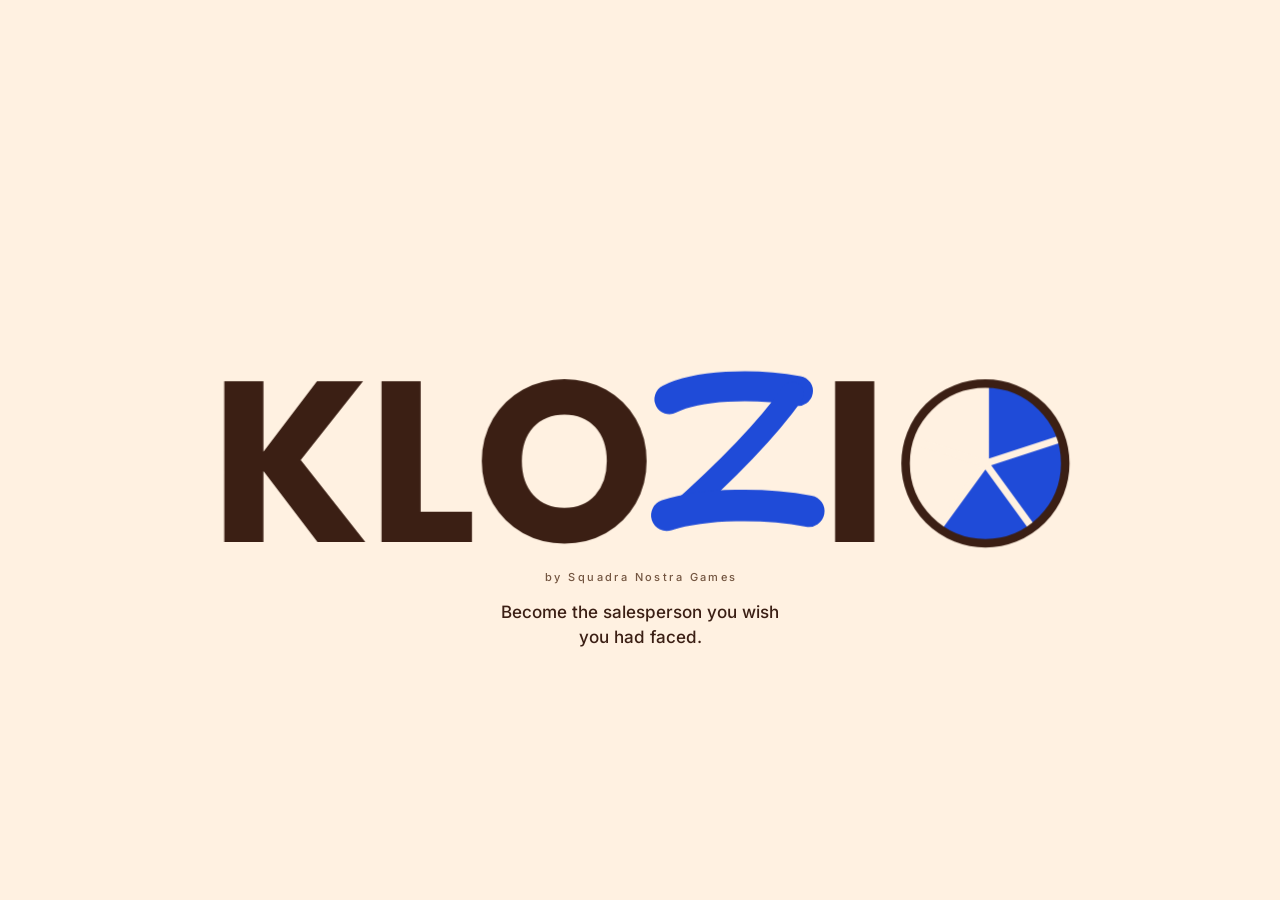
==== commit 74e3c7bc: "Publier le jeu (source 56c605c)" ====
--- a/index.html
+++ b/index.html
@@ -1,5 +1,5 @@
 <!doctype html>
-<html lang="fr">
+<html lang="fr" data-static="fr">
 <head>
 <meta charset="utf-8">
 <meta name="viewport" content="width=device-width,initial-scale=1,viewport-fit=cover">
@@ -25,13 +25,15 @@
 <meta name="twitter:card" content="summary_large_image">
 <link rel="preload" href="assets/fonts/outfit-latin.woff2" as="font" type="font/woff2" crossorigin>
 <link rel="preload" href="assets/fonts/inter-latin.woff2" as="font" type="font/woff2" crossorigin>
+<style id="tokens">:root{--bg:#FFF1E1;--surface:#FFFFFF;--surface-2:#FBE6CF;--line:#EBD3B8;--line-strong:#3B1F14;--fg:#3B1F14;--muted:#735540;--accent:#1F4BD8;--accent-ink:#FFF1E1;--good:#1F4BD8;--mid:#F5A341;--bad:#F26B3A;--skill-ink:#FFF1E1;--hot:#F26B3A;--cold:#8FA8EC;--delta-up:#DCE5FB;--delta-down:#FCE0D6;--sig:#1F4BD8;--stage-p:#1F4BD8;--stage-q:#1F4BD8;--stage-pr:#1F4BD8;--stage-n:#1F4BD8;--stage-c:#1F4BD8;--r-xs:4px;--r-s:7px;--r-m:8px;--r-ml:10px;--r-l:12px;--r-xl:14px;--r-2xl:16px;--r-3xl:20px;--r-pill:999px;--r-round:50%;--shadow-card:0 1px 2px color-mix(in srgb,var(--fg) 8%,transparent);--shadow-marker:0 1px 3px color-mix(in srgb,var(--fg) 35%,transparent);--shadow-edge:0 8px 8px -8px color-mix(in srgb,var(--fg) 25%,transparent);--shadow-float:0 6px 20px color-mix(in srgb,var(--fg) 20%,transparent);--ease:cubic-bezier(0.32, 0.72, 0, 1);--ease-splash-out:cubic-bezier(.22,1,.36,1);--ease-splash-inout:cubic-bezier(.65,0,.35,1);--ease-splash-pop:cubic-bezier(.34,1.4,.64,1);--dur-switch:150ms;--dur-toast:200ms;--dur-boot:250ms;color-scheme:light dark}</style>
+<link rel="stylesheet" href="src/ui/fonts.css">
+<link rel="stylesheet" href="src/ui/app.css">
+<link rel="preload" href="i18n/fr.json" as="fetch" crossorigin>
 <link rel="modulepreload" href="src/main.js">
 <link rel="modulepreload" href="src/config.js">
 <link rel="modulepreload" href="src/content/editions/index.js">
 <link rel="modulepreload" href="src/content/texts.js">
-<link rel="modulepreload" href="src/content/schema.js">
-<link rel="modulepreload" href="src/content/arrange.js">
-<link rel="modulepreload" href="src/core/rng.js">
+<link rel="modulepreload" href="src/core/price.js">
 <link rel="modulepreload" href="src/core/lang.js">
 <link rel="modulepreload" href="src/core/save.js">
 <link rel="modulepreload" href="src/core/router.js">
@@ -39,9 +41,12 @@
 <link rel="modulepreload" href="src/ui/tokens.js">
 <link rel="modulepreload" href="src/ui/splash.js">
 <link rel="modulepreload" href="src/game/daily.js">
+<link rel="modulepreload" href="src/core/rng.js">
 <link rel="modulepreload" href="src/ui/dom.js">
 <link rel="modulepreload" href="src/ui/screens/home.js">
+<link rel="modulepreload" href="src/content/contact.js">
 <link rel="modulepreload" href="src/ui/wheel.js">
+<link rel="modulepreload" href="src/ui/feel.js">
 <link rel="modulepreload" href="src/ui/icons.js">
 <link rel="modulepreload" href="src/game/progress.js">
 <link rel="modulepreload" href="src/ui/revenue.js">
@@ -57,41 +62,32 @@
 <link rel="modulepreload" href="src/game/pacing.js">
 <link rel="modulepreload" href="src/game/duel.js">
 <link rel="modulepreload" href="src/game/deal.js">
+<link rel="modulepreload" href="src/ui/screens/hero-home.js">
+<link rel="modulepreload" href="src/content/hero.js">
+<link rel="modulepreload" href="src/ui/hero.js">
 <link rel="modulepreload" href="src/ui/desktop.js">
-<link rel="modulepreload" href="src/ui/screens/game.js">
-<link rel="modulepreload" href="src/ui/choices.js">
-<link rel="modulepreload" href="src/ui/head.js">
-<link rel="modulepreload" href="src/measure/beacon.js">
-<link rel="modulepreload" href="src/ui/screens/debrief.js">
-<link rel="modulepreload" href="src/share/share.js">
-<link rel="modulepreload" href="src/ui/screens/debrief-desktop.js">
-<link rel="modulepreload" href="src/game/rank.js">
-<link rel="modulepreload" href="src/ui/screens/options.js">
-<link rel="modulepreload" href="src/ui/screens/profile.js">
-<link rel="modulepreload" href="src/ui/screens/duel.js">
-<link rel="modulepreload" href="src/ui/screens/training.js">
-<link rel="modulepreload" href="src/game/training.js">
-<link rel="modulepreload" href="src/ui/screens/intro.js">
-<link rel="modulepreload" href="src/ui/screens/code.js">
 <link rel="modulepreload" href="src/core/play.js">
 <link rel="modulepreload" href="src/audio/sound.js">
 <link rel="modulepreload" href="src/ui/toast.js">
+<link rel="modulepreload" href="src/measure/beacon.js">
 <link rel="modulepreload" href="src/content/editions/ae/edition.js">
 <link rel="modulepreload" href="src/content/editions/ae/texts.js">
-<link rel="modulepreload" href="src/content/editions/sales-vp/edition.js">
-<link rel="modulepreload" href="src/content/editions/sales-vp/texts.js">
-<link rel="modulepreload" href="src/content/editions/sales-sdr/edition.js">
-<link rel="modulepreload" href="src/content/editions/sales-sdr/texts.js">
-<link rel="stylesheet" href="src/ui/fonts.css">
-<link rel="stylesheet" href="src/ui/app.css">
-<!-- Écran de démarrage : visible dès la première image, retiré par src/main.js (au moins config.splash.bootMinMs,
-     ou jusqu'au chargement). Sans script, il s'efface seul au bout de 10 s. -->
-<style>.boot{position:fixed;inset:0;z-index:15;display:grid;place-items:center;background:#FFF1E1;transition:opacity .25s;animation:boot-out 0s 10s forwards}
-.boot img{width:72vw;max-width:440px;height:auto}.boot.out{opacity:0}@keyframes boot-out{to{visibility:hidden}}</style>
+<!-- M22 : html.js (le héros de l'accueil ne s'anime qu'avec JavaScript). Écran de démarrage (html.boot-on) : seulement
+     si le premier écran publié (héros statique, data-static, écrit par npm run dist) n'est pas celui que le jeu va
+     dessiner : visite suivante, autre édition ou autre langue, lien profond, ou pas de héros statique (développement).
+     Même choix de langue que src/core/lang.js pickLang. Retiré par src/main.js (au moins config.splash.bootMinMs, ou
+     jusqu'au chargement). Sans script : pas d'écran de démarrage, le héros statique se lit tel quel. -->
+<script>(function(d){d.classList.add('js');var ok=false;try{var s=d.getAttribute('data-static'),q=new URLSearchParams(location.search),L=['fr','en'],
+g=function(k){return JSON.parse(localStorage.getItem(k)||'null')},p=g('klozio.prefs.v1')||{},c=function(l){return L.indexOf(l)>=0?l:null},
+l=c(d.getAttribute('data-lang'))||c(q.get('lang'))||c(p.lang)||c(q.get('from'))||(/^en/i.test(navigator.language||'')?'en':'fr'),
+e=p.edition||'ae',v=g('klozio.'+e+'.save.v1');ok=!!s&&s===l&&e==='ae'&&!(v&&v.deals&&v.deals.length)&&!g('klozio.save.v1')&&!g('klozio.sales.v1')
+&&!q.has('deal')&&!q.has('defi')&&!q.has('code')}catch(x){}if(!ok)d.classList.add('boot-on')})(document.documentElement)</script>
+<style>.boot{position:fixed;inset:0;z-index:15;display:none;place-items:center;background:#FFF1E1;transition:opacity .25s}
+.boot-on .boot{display:grid}.boot img{width:72vw;max-width:440px;height:auto}.boot.out{opacity:0;pointer-events:none}</style>
 </head>
 <body>
 <div class="boot" id="boot" aria-hidden="true"><img src="public/brand/klozio_wordmark_chocolat_bleu.svg" alt="" width="475" height="156"></div>
-<main class="app" id="app"></main>
+<main class="app static" id="app"><div class="home-top"><h1 class="wordmark"><img src="public/brand/klozio_wordmark_chocolat_bleu.svg" alt="KLOZIO" width="475" height="156"></h1></div><div class="hero-page"><h2 class="hero-title" id="fv-title">Ton premier deal. 3 minutes. Tu signes ou tu perds.</h2><section class="card hero" aria-label="Une décision du jeu" data-hero="no-show"><div class="hero-top"><span class="eyebrow">Le no-show</span><span class="hero-temp">Température du deal<b class="mono hero-num">40</b><span class="delta up hero-delta" aria-hidden="true"></span></span></div><p class="hero-who">Directrice marketing · groupe agroalimentaire</p><p class="hero-ctx">Elle a accepté un rendez-vous pris par votre SDR. Vous ne l'avez jamais eue en direct.</p><h3 class="hero-ask" id="hero-ask">Que faites-vous avant le rendez-vous ?</h3><div class="opts hero-opts" role="group" aria-labelledby="hero-ask"><button class="opt hero-opt" type="button" data-i="0" aria-label="Option 1 : Vous préparez la démo à partir des notes du SDR, qui semblent complètes et bien détaillées."><span class="num" aria-hidden="true">1</span><span class="txt">Vous préparez la démo à partir des notes du SDR, qui semblent complètes et bien détaillées.</span></button><button class="opt hero-opt" type="button" data-i="1" aria-label="Option 2 : Vous lui écrivez vous-même, avec une question sur un lancement récent, pour créer un lien."><span class="num" aria-hidden="true">2</span><span class="txt">Vous lui écrivez vous-même, avec une question sur un lancement récent, pour créer un lien.</span></button><button class="opt hero-opt" type="button" data-i="2" aria-label="Option 3 : Vous attendez le rendez-vous : elle a accepté l'invitation dans son agenda, c'est acquis."><span class="num" aria-hidden="true">3</span><span class="txt">Vous attendez le rendez-vous : elle a accepté l'invitation dans son agenda, c'est acquis.</span></button></div><div class="hero-verdict" aria-live="polite"></div><p class="hero-note">Exemple · deal gratuit</p></section><div class="hero-actions"><button class="cta hero-play" type="button">Jouer</button><div class="cred-slot"><p class="cred">200 situations concrètes, écrites par un VP Sales, 20 ans de terrain.</p></div><button class="link fv-all" type="button">Voir tous les deals</button></div></div></main>
 <script type="module" src="src/main.js"></script>
 </body>
 </html>
--- a/src/ui/fonts.css
+++ b/src/ui/fonts.css
@@ -1,5 +1,8 @@
 /* Polices embarquées (SIL OFL 1.1, licences dans assets/fonts/), sous-ensemble latin, tirées de Google Fonts.
-   M8 v2 : Outfit 800 (titres, scores), Inter 400/500 (corps), IBM Plex Mono 500 (chiffres, codes). Rien d'autre. */
+   M8 v2 : Outfit 800 (titres, scores), Inter 400/500 (corps), IBM Plex Mono 500 (chiffres, codes). Rien d'autre.
+   M22 : sous-ensemble des caractères affichés (latin de base, Latin-1, œ, guillemets, tirets, €, flèches, ≤ ≥) et
+   Inter réduite à la plage de graisse 400–500 déclarée ici (48 → 27 Ko), avec fontTools, hors du dépôt :
+   fonttools varLib.instancer inter.woff2 wght=400:500, puis pyftsubset --layout-features='*' --flavor=woff2. */
 @font-face{font-family:"Outfit";font-style:normal;font-weight:800;font-display:swap;
   src:url("../../assets/fonts/outfit-latin.woff2") format("woff2")}
 @font-face{font-family:"Inter";font-style:normal;font-weight:400 500;font-display:swap;
--- a/src/ui/app.css
+++ b/src/ui/app.css
@@ -5,7 +5,7 @@
   --body:"Inter",ui-sans-serif,system-ui,sans-serif;
   --mono:"IBM Plex Mono",ui-monospace,Menlo,monospace;
   --tap:48px; --gap:10px;
-  --reveal-ms:160ms; --stagger-ms:60ms; --gauge-ms:600ms; --stamp-ms:500ms;
+  --gauge-ms:600ms; --stamp-ms:500ms;
 }
 *{box-sizing:border-box}
 html{-webkit-text-size-adjust:100%;text-size-adjust:100%}
@@ -28,14 +28,14 @@
 /* Bandeau BROUILLON : collé en haut de l'écran à toutes les étapes, même après défilement */
 /* Brouillon : bandeau + barre du haut collés ensemble ; la barre est sous le bandeau, jamais recouverte */
 .gamehead{position:sticky;top:0;z-index:5;display:flex;flex-direction:column;gap:10px;background:var(--bg);
-  padding:env(safe-area-inset-top,0px) 0 10px;margin-top:calc(-1 * env(safe-area-inset-top,0px));box-shadow:0 8px 8px -8px color-mix(in srgb,var(--fg) 25%,transparent)}
-.banner{background:var(--fg);color:var(--bg);font:500 13px/1.2 var(--body);letter-spacing:.08em;padding:8px 12px;border-radius:8px;text-align:center}
-.card{background:var(--surface);border:1px solid var(--line);border-radius:14px;padding:16px}
+  padding:env(safe-area-inset-top,0px) 0 10px;margin-top:calc(-1 * env(safe-area-inset-top,0px));box-shadow:var(--shadow-edge)}
+.banner{background:var(--fg);color:var(--bg);font:500 13px/1.2 var(--body);letter-spacing:.08em;padding:8px 12px;border-radius:var(--r-m);text-align:center}
+.card{background:var(--surface);border:1px solid var(--line);border-radius:var(--r-xl);padding:16px}
 
 /* Boutons : ≥ 48 px de haut (A3) */
-.cta{min-height:var(--cta);background:var(--accent);color:var(--accent-ink);border:0;border-radius:14px;padding:14px 16px;font:800 17px/1.2 var(--display);letter-spacing:-.01em;width:100%}
+.cta{min-height:var(--cta);background:var(--accent);color:var(--accent-ink);border:0;border-radius:var(--r-xl);padding:14px 16px;font:800 17px/1.2 var(--display);letter-spacing:-.01em;width:100%}
 /* M17-A : bleu plein = l'action principale seulement (.cta, une par écran) ; les autres boutons en contour chocolat */
-.ghost{min-height:var(--tap);background:none;border:1.5px solid var(--fg);border-radius:12px;padding:12px 16px;font:500 15px/1.2 var(--body);color:var(--fg)}
+.ghost{min-height:var(--tap);background:none;border:1.5px solid var(--fg);border-radius:var(--r-l);padding:12px 16px;font:500 15px/1.2 var(--body);color:var(--fg)}
 .ghost.danger{background:none;border:2.5px solid var(--fg);color:var(--fg)} /* effacer la sauvegarde : jamais de corail sur un bouton */
 .ghost[aria-pressed="true"]{border-color:var(--fg);border-width:2.5px;color:var(--fg)}
 .link{min-height:var(--tap);background:none;border:0;color:var(--muted);font-size:15px;text-decoration:underline;text-underline-offset:3px;padding:0 8px}
@@ -68,7 +68,7 @@
 .wp{grid-column:1/-1;list-style:none;margin:0;padding:0;display:grid;grid-template-columns:1fr 1fr;gap:6px 16px;font-size:14px}
 .wp li{display:flex;align-items:center;gap:8px}
 .wp li span:first-of-type{flex:1;min-width:0}
-.wp li i{flex:none;width:12px;height:12px;border-radius:50%;border:2px solid}
+.wp li i{flex:none;width:12px;height:12px;border-radius:var(--r-round);border:2px solid}
 .wp li .mono{font-size:13px;color:var(--muted)}
 .wp li.done .mono{color:var(--fg)}
 .revenue{display:flex;flex-direction:column;gap:6px}
@@ -77,7 +77,7 @@
 .revenue .meter{margin-block:4px 2px}
 .deals{display:flex;flex-direction:column;gap:var(--gap)}
 .deal-card{display:flex;justify-content:space-between;align-items:flex-start;gap:12px;text-align:left;width:100%;min-height:var(--tap);
-  background:var(--surface);border:1.5px solid var(--line-strong);border-radius:12px;padding:14px 16px;color:var(--fg)}
+  background:var(--surface);border:1.5px solid var(--line-strong);border-radius:var(--r-l);padding:14px 16px;color:var(--fg)}
 .deal-card:hover{border-color:var(--fg)}
 .deal-card .main,.deal-card .side{display:flex;flex-direction:column;gap:4px}
 .deal-card .main{min-width:0}
@@ -103,7 +103,7 @@
 .dealbar{display:grid;grid-template-columns:76px 1fr;gap:14px;align-items:center}
 .track{display:grid;grid-template-columns:repeat(5,1fr);gap:6px}
 /* A12 : pastilles d'étape, trois états distinguables sans la couleur */
-.seg{height:30px;border-radius:7px;display:flex;align-items:center;justify-content:center;gap:3px;font:500 12px/1 var(--body);letter-spacing:.04em}
+.seg{height:30px;border-radius:var(--r-s);display:flex;align-items:center;justify-content:center;gap:3px;font:500 12px/1 var(--body);letter-spacing:.04em}
 .seg.next{color:var(--muted);background:transparent;border:1.5px dashed var(--muted)}
 .seg.now{color:var(--fg);background:var(--surface);border:2.5px solid var(--fg)}
 .seg.done{color:var(--skill-ink);border:1.5px solid transparent}
@@ -112,9 +112,9 @@
 .gauge-row b{font:500 15px/1 var(--mono);color:var(--fg)}
 .gauge-row .delta{font:500 13px/1 var(--mono);margin-left:6px}
 /* A11 : marqueur plein, plus haut et plus contrasté que les seuils ; seuils en traits fins libellés */
-.bar{height:12px;border-radius:99px;background:linear-gradient(90deg,var(--cold),var(--hot));box-shadow:0 0 0 1.5px var(--line-strong);position:relative;margin-block:10px 2px}
-.bar i{position:absolute;top:-10px;width:12px;height:32px;border-radius:6px;background:var(--fg);border:2.5px solid var(--bg);transform:translateX(-6px);z-index:1;
-  box-shadow:0 1px 3px color-mix(in srgb,var(--fg) 35%,transparent);transition:left var(--gauge-ms) cubic-bezier(.3,.8,.3,1)}
+.bar{height:12px;border-radius:var(--r-pill);background:linear-gradient(90deg,var(--cold),var(--hot));box-shadow:0 0 0 1.5px var(--line-strong);position:relative;margin-block:10px 2px}
+.bar i{position:absolute;top:-10px;width:12px;height:32px;border-radius:var(--r-pill);background:var(--fg);border:2.5px solid var(--bg);transform:translateX(-6px);z-index:1;
+  box-shadow:var(--shadow-marker);transition:left var(--gauge-ms) ease-out}
 .bar .tick{position:absolute;top:-4px;height:20px;width:2px;background:var(--fg);transform:translateX(-1px);box-shadow:0 0 0 1.5px var(--bg)}
 .gauge-scale{position:relative;display:flex;justify-content:space-between;font-size:12px;line-height:1.3;color:var(--muted);height:16px}
 .gauge-scale .th{position:absolute;top:0;transform:translateX(-50%);color:var(--fg);font-weight:500}
@@ -126,11 +126,11 @@
 /* A13 : avant le choix, une option a l'air active : même fond que les cartes de scène, bordure contrastée
    (≥ 4,5:1), texte en couleur pleine, numéro sur pastille laiton, état au toucher */
 .opt{display:grid;grid-template-columns:auto 1fr;gap:6px 12px;align-items:start;text-align:left;width:100%;min-height:var(--tap);
-  background:var(--surface-2);color:var(--fg);border:2px solid var(--line-strong);border-radius:12px;padding:12px 14px;font-size:16px;line-height:1.45;
-  box-shadow:0 1px 2px color-mix(in srgb,var(--fg) 8%,transparent);transition:transform .08s,border-color .08s,background-color .08s}
-.opt .num{grid-row:1;width:26px;height:26px;border-radius:50%;border:2px solid var(--fg);background:var(--fg);display:grid;place-items:center;font:500 13px/1 var(--mono);color:var(--bg)}
+  background:var(--surface-2);color:var(--fg);border:2px solid var(--line-strong);border-radius:var(--r-l);padding:12px 14px;font-size:16px;line-height:1.45;
+  box-shadow:var(--shadow-card);transition:transform var(--fx-press-ms) ease-out,border-color var(--fx-press-ms) ease-out,background-color var(--fx-press-ms) ease-out}
+.opt .num{grid-row:1;width:26px;height:26px;border-radius:var(--r-round);border:2px solid var(--fg);background:var(--fg);display:grid;place-items:center;font:500 13px/1 var(--mono);color:var(--bg)}
 .opt .txt{color:var(--fg);font-weight:500}
-.opt:not(:disabled):active{transform:scale(.985);border-color:var(--fg);background:var(--surface-2)}
+.opt:not(:disabled):active{transform:scale(var(--fx-scale));border-color:var(--fg);background:var(--fx-press-bg)}
 .opt .txt{grid-column:2}
 .opt:not(:disabled):hover{border-color:var(--fg)}
 .opt:disabled{cursor:default}
@@ -139,10 +139,13 @@
 .opt .fb{font-size:16px;line-height:1.45;color:var(--muted)}
 .revealed .opt .grade{display:flex;justify-self:start}
 .revealed .opt .fb{display:block}
-.revealed .opt{background:var(--surface);animation:reveal var(--reveal-ms) ease-out both;animation-delay:calc(var(--i) * var(--stagger-ms))}
-@keyframes reveal{from{opacity:.25;transform:translateY(4px)}}
-.opt.picked{border-width:3px}
-.opt.picked.g3{border-color:var(--good)} .opt.picked.g1{border-color:var(--mid)} .opt.picked.g0{border-color:var(--bad)}
+.revealed .opt{background:var(--surface)}
+/* M18 : le choix se lit sans la couleur (bordure épaisse, marge réduite d'autant : le texte ne bouge pas) */
+.opt.picked{border-width:4px;border-color:var(--fg);padding:10px 12px}
+.opt.best{border-color:var(--good)}
+/* L'option atténuée garde son commentaire à pleine lisibilité (contenu du deal) */
+.opt.dim{border-color:var(--fx-dim-border);box-shadow:none}
+.opt.dim>:not(.fb){opacity:var(--fx-dim)}
 .opt.picked .num{background:var(--fg);color:var(--bg);border-color:var(--fg)}
 .revealed .opt:not(.picked) .num{background:none;color:var(--fg);border-color:var(--line-strong)}
 .keyhint{font-size:13px;color:var(--muted);text-align:center;display:none}
@@ -150,13 +153,13 @@
 
 /* Débrief */
 .verdict{text-align:center;display:flex;flex-direction:column;gap:8px;align-items:center;padding-block:12px 4px}
-.stamp{font:800 36px/1 var(--display);letter-spacing:.06em;padding:10px 18px;border:4px solid var(--fg);border-radius:8px;transform:rotate(-4deg);
-  animation:stamp var(--stamp-ms) cubic-bezier(.2,1.4,.4,1) both}
-@keyframes stamp{from{transform:rotate(-4deg) scale(1.8);opacity:0}}
+.stamp{font:800 36px/1 var(--display);letter-spacing:.06em;padding:10px 18px;border:4px solid var(--fg);border-radius:var(--r-m);transform:rotate(-3deg);
+  animation:stamp var(--stamp-ms) ease-out both}
+@keyframes stamp{from{transform:rotate(-6deg) scale(1.3);opacity:0}70%{transform:rotate(-3deg) scale(.97);opacity:1}}
 .verdict .ca{font:500 20px/1.3 var(--mono);font-variant-numeric:tabular-nums}
 .costliest{display:flex;flex-direction:column;gap:4px}
 .costliest .cost-step{font:800 16px/1.3 var(--display);letter-spacing:-.01em}
-.scene .value-tag{margin-left:auto;font:500 12px/1 var(--body);letter-spacing:.06em;color:var(--fg);border:1.5px solid currentColor;border-radius:99px;padding:4px 8px}
+.scene .value-tag{margin-left:auto;font:500 12px/1 var(--body);letter-spacing:.06em;color:var(--fg);border:1.5px solid currentColor;border-radius:var(--r-pill);padding:4px 8px}
 .opt .grade .cost{margin-left:auto;font:500 13px/1 var(--mono);letter-spacing:0;text-transform:none;color:inherit}
 .verdict .temp{font-size:14px;color:var(--muted)}
 .mgr{display:flex;flex-direction:column;gap:4px}
@@ -165,7 +168,7 @@
 :lang(en) .mgr q::before{content:"\201C"} :lang(en) .mgr q::after{content:"\201D"} /* M14 : guillemets anglais */
 .steps{display:flex;flex-direction:column;gap:8px}
 .step-row{display:grid;grid-template-columns:30px 1fr auto;gap:10px;align-items:center;font-size:15px}
-.step-row .ab{width:30px;height:30px;border-radius:7px;display:grid;place-items:center;font:500 12px/1 var(--body);color:var(--skill-ink)}
+.step-row .ab{width:30px;height:30px;border-radius:var(--r-s);display:grid;place-items:center;font:500 12px/1 var(--body);color:var(--skill-ink)}
 .step-row .g{display:flex;align-items:center;gap:6px;font-weight:500;font-size:14px}
 .won{display:grid;grid-template-columns:96px 1fr;gap:14px;align-items:center}
 .won p{font-size:15px;margin:0}
@@ -179,9 +182,9 @@
 .opt-group{display:flex;flex-direction:column;gap:8px}
 .opt-group h2{font-size:17px}
 .switch{display:flex;align-items:center;justify-content:space-between;gap:12px;min-height:var(--tap);width:100%;text-align:left;
-  background:var(--surface);border:1.5px solid var(--line);border-radius:12px;padding:10px 14px;color:var(--fg)}
-.switch .knob{flex:none;width:44px;height:26px;border-radius:99px;background:var(--line);position:relative}
-.switch .knob::after{content:"";position:absolute;top:3px;left:3px;width:20px;height:20px;border-radius:50%;background:var(--surface);transition:left .15s}
+  background:var(--surface);border:1.5px solid var(--line);border-radius:var(--r-l);padding:10px 14px;color:var(--fg)}
+.switch .knob{flex:none;width:44px;height:26px;border-radius:var(--r-pill);background:var(--line);position:relative}
+.switch .knob::after{content:"";position:absolute;top:3px;left:3px;width:20px;height:20px;border-radius:var(--r-round);background:var(--surface);transition:left var(--dur-switch)}
 .switch[aria-checked="true"] .knob{background:var(--fg)}
 .switch[aria-checked="true"] .knob::after{left:21px}
 .switch small{display:block;color:var(--muted);font-size:13px}
@@ -214,8 +217,8 @@
 .mastery{display:flex;flex-direction:column;gap:10px}
 .mastery-row{display:grid;grid-template-columns:104px 1fr 76px;gap:10px;align-items:center;font-size:15px}
 .mastery-row .mono{text-align:right;font-size:13px}
-.meter{height:10px;border-radius:99px;background:var(--line);overflow:hidden}
-.meter i{display:block;height:100%;border-radius:99px}
+.meter{height:10px;border-radius:var(--r-pill);background:var(--line);overflow:hidden}
+.meter i{display:block;height:100%;border-radius:var(--r-pill)}
 .history{display:flex;flex-direction:column;gap:8px}
 .history-row{display:grid;grid-template-columns:1fr auto auto;gap:10px;align-items:center;font-size:14px}
 .history-row .pips{display:flex;gap:2px}
@@ -231,9 +234,9 @@
 .intro-art{min-height:150px;display:grid;place-items:center}
 .intro-grades{list-style:none;margin:0;padding:0;display:flex;flex-direction:column;gap:12px;align-items:flex-start;font:500 18px/1.2 var(--body);text-align:left}
 .intro-grades li{display:flex;align-items:center;gap:10px}
-.intro-amount{font:500 24px/1.3 var(--mono);border:2px solid var(--line-strong);border-radius:12px;padding:18px 20px}
+.intro-amount{font:500 24px/1.3 var(--mono);border:2px solid var(--line-strong);border-radius:var(--r-l);padding:18px 20px}
 .intro-dots{display:flex;justify-content:center;gap:8px}
-.intro-dots i{width:10px;height:10px;border-radius:50%;border:2px solid var(--muted)}
+.intro-dots i{width:10px;height:10px;border-radius:var(--r-round);border:2px solid var(--muted)}
 .intro-dots i.on{background:var(--fg);border-color:var(--fg)}
 
 /* Deal du jour */
@@ -253,7 +256,7 @@
 /* Duel */
 .duel{display:flex;flex-direction:column;gap:var(--gap)}
 .code-input{min-height:var(--tap);font:500 20px/1.2 var(--mono);letter-spacing:.06em;text-transform:uppercase;text-align:center;
-  background:var(--surface);color:var(--fg);border:2px solid var(--line-strong);border-radius:12px;padding:10px 12px;width:100%}
+  background:var(--surface);color:var(--fg);border:2px solid var(--line-strong);border-radius:var(--r-l);padding:10px 12px;width:100%}
 .code-input:focus-visible{outline:3px solid var(--accent);outline-offset:2px}
 .duel-msg{min-height:1.4em;font-size:15px}
 .duel-msg.bad{color:var(--fg);font-weight:500}
@@ -262,7 +265,7 @@
 .duel-result{display:flex;flex-direction:column;gap:10px}
 .duel-verdict{font:800 18px/1.3 var(--display);letter-spacing:-.01em}
 .duel-grid{display:grid;grid-template-columns:30px 1fr 1fr;gap:8px 10px;align-items:center;font-size:14px}
-.duel-grid .ab{width:30px;height:30px;border-radius:7px;display:grid;place-items:center;font:500 12px/1 var(--body);color:var(--skill-ink)}
+.duel-grid .ab{width:30px;height:30px;border-radius:var(--r-s);display:grid;place-items:center;font:500 12px/1 var(--body);color:var(--skill-ink)}
 .duel-grid .g{display:flex;align-items:center;gap:6px;font-weight:500;justify-self:start}
 .duel-grid b.mono{font-size:13px}
 
@@ -280,7 +283,7 @@
 /* Accueil : éditions à venir (verrouillées, sans contenu) */
 .editions{display:flex;flex-direction:column;gap:8px}
 .editions ul{list-style:none;margin:0;padding:0;display:flex;flex-direction:column;gap:6px}
-.edition-soon{display:flex;align-items:center;gap:10px;padding:10px 14px;border:1.5px dashed var(--line);border-radius:12px;color:var(--muted);font-size:15px}
+.edition-soon{display:flex;align-items:center;gap:10px;padding:10px 14px;border:1.5px dashed var(--line);border-radius:var(--r-l);color:var(--muted);font-size:15px}
 .edition-soon span:first-of-type{flex:1;color:var(--fg)}
 .edition-soon .soon{font:500 12px/1 var(--body);letter-spacing:.08em;text-transform:uppercase}
 .edition-switch{width:100%;display:flex;align-items:center;justify-content:space-between;gap:10px;font-size:15px}
@@ -289,7 +292,7 @@
 /* Notes et verdicts en aplat (M8 v2) : senior = bleu, texte crème ; passe = miel, texte chocolat ; faute = corail,
    texte chocolat. Le picto de la note (A9) prend la couleur du texte. */
 .opt .grade,.step-row .g,.duel-grid .g,.intro-grades li,.deal-card .st.signed,.deal-card .st.delayed,.deal-card .st.lost,
-.history-row .st,.daily-result{padding:4px 9px;border-radius:99px}
+.history-row .st,.daily-result{padding:4px 9px;border-radius:var(--r-pill)}
 .opt.g3 .grade,.step-row .g.g3,.duel-grid .g3,.intro-grades .g3{background:var(--good);color:var(--accent-ink)}
 .deal-card .st.signed,.history-row .st.signed,.daily-result.signed,.stamp.signed{background:var(--fg);color:var(--bg)}
 .opt.g1 .grade,.step-row .g.g1,.duel-grid .g1,.intro-grades .g1,.deal-card .st.delayed,.history-row .st.delayed,.daily-result.delayed,.stamp.delayed{background:var(--mid);color:var(--fg)}
@@ -306,7 +309,7 @@
 .splash-by{font:500 11px/1.3 var(--body);letter-spacing:.22em;margin-right:-.22em;color:var(--muted)}
 .splash-tag{font:500 17px/1.45 var(--body);color:var(--fg);max-width:28ch}
 .splash:not(.go) .splash-by,.splash:not(.go) .splash-tag{visibility:hidden}
-.splash{--sp-out:cubic-bezier(.22,1,.36,1);--sp-inout:cubic-bezier(.65,0,.35,1);--sp-pop:cubic-bezier(.34,1.4,.64,1)}
+.splash{--sp-out:var(--ease-splash-out);--sp-inout:var(--ease-splash-inout);--sp-pop:var(--ease-splash-pop)}
 .splash .sp-letter,.splash .sp-part,.splash-by,.splash-tag{will-change:opacity,transform}
 .splash:not(.go) .sp-letter,.splash:not(.go) .sp-part{opacity:0}
 .splash:not(.go) .sp-stroke{stroke-dashoffset:var(--len)}
@@ -325,8 +328,8 @@
 .full-edition h2{font-size:20px}
 .full-edition .ghost:disabled{border-color:var(--line);color:var(--muted);cursor:default}
 .toast{position:fixed;left:16px;right:16px;bottom:calc(16px + env(safe-area-inset-bottom));z-index:50;max-width:420px;margin:0 auto;
-  background:var(--fg);color:var(--bg);border-radius:12px;padding:12px 16px;font:500 15px/1.35 var(--body);text-align:center;
-  box-shadow:0 6px 20px rgb(59 31 20 / .2);animation:toast-in .2s ease-out}
+  background:var(--fg);color:var(--bg);border-radius:var(--r-l);padding:12px 16px;font:500 15px/1.35 var(--body);text-align:center;
+  box-shadow:var(--shadow-float);animation:toast-in var(--dur-toast) ease-out}
 @keyframes toast-in{from{opacity:0;transform:translateY(8px)}}
 
 /* M16 lot A — accueil ordinateur (≥ 1024 px, rendu par home-desktop.js seulement). Trois colonnes, mêmes tokens.
@@ -334,12 +337,12 @@
 .app.wide{max-width:1360px;padding-block:20px 40px;gap:24px}
 .dk-head{display:flex;align-items:center;gap:24px;padding-bottom:16px;border-bottom:1px solid var(--line)}
 .dk-logo{height:38px;width:auto;display:block}
-.dk-tabs{display:flex;gap:4px;padding:4px;border-radius:14px;background:var(--surface-2)}
-.dk-tab{min-height:var(--tap);padding:10px 18px;border:0;border-radius:10px;background:none;font:500 15px/1.2 var(--body);color:var(--fg)}
+.dk-tabs{display:flex;gap:4px;padding:4px;border-radius:var(--r-xl);background:var(--surface-2)}
+.dk-tab{min-height:var(--tap);padding:10px 18px;border:0;border-radius:var(--r-ml);background:none;font:500 15px/1.2 var(--body);color:var(--fg)}
 .dk-tab.on{background:var(--fg);color:var(--bg)}
 .dk-head-right{margin-left:auto;display:flex;align-items:center;gap:12px}
 .dk-head-right .offers-button{width:auto;padding:10px 16px}
-.dk-access{font:500 14px/1.2 var(--body);color:var(--muted);padding:12px 16px;border:1.5px solid var(--line);border-radius:999px}
+.dk-access{font:500 14px/1.2 var(--body);color:var(--muted);padding:12px 16px;border:1.5px solid var(--line);border-radius:var(--r-pill)}
 .dk-access.paid{color:var(--fg);border-color:var(--fg)}
 .dk-grid{display:grid;grid-template-columns:minmax(260px,300px) minmax(0,1fr) minmax(260px,300px);gap:24px;align-items:start}
 .dk-col{display:flex;flex-direction:column;gap:20px;min-width:0}
@@ -350,16 +353,16 @@
 .dk-wheel svg{width:200px;height:auto}
 .dk-bars{list-style:none;margin:0;padding:0;display:flex;flex-direction:column;gap:8px}
 .dk-bars li{display:grid;grid-template-columns:minmax(0,1fr) 84px 32px;align-items:center;gap:10px;font-size:15px}
-.dk-bar{height:8px;border-radius:4px;background:var(--surface-2);overflow:hidden}
-.dk-bar i{display:block;height:100%;border-radius:4px;background:var(--mid)}
+.dk-bar{height:8px;border-radius:var(--r-xs);background:var(--surface-2);overflow:hidden}
+.dk-bar i{display:block;height:100%;border-radius:var(--r-xs);background:var(--mid)}
 .dk-bar i.done{background:var(--mid)}
 .dk-weak{line-height:1.5}
 .dk-links{display:flex;gap:8px}
 .dk-links .ghost{flex:1;padding:10px 12px;font-size:14px}
-.dk-revenue{background:var(--fg);color:var(--bg);border-radius:16px;padding:22px 24px;display:flex;flex-direction:column;gap:8px}
+.dk-revenue{background:var(--fg);color:var(--bg);border-radius:var(--r-2xl);padding:22px 24px;display:flex;flex-direction:column;gap:8px}
 .dk-revenue .eyebrow{color:var(--bg)}
 .dk-revenue b{font:500 40px/1.1 var(--mono);font-variant-numeric:tabular-nums}
-.dk-meter{height:10px;border-radius:5px;background:var(--muted);overflow:hidden;margin-top:6px}
+.dk-meter{height:10px;border-radius:var(--r-pill);background:var(--muted);overflow:hidden;margin-top:6px}
 .dk-meter i{display:block;height:100%;background:var(--mid)}
 .dk-revenue-foot{display:flex;flex-wrap:wrap;justify-content:space-between;gap:4px 12px;font-size:13px;margin-top:6px}
 .dk-revenue-foot span{white-space:nowrap}
@@ -368,7 +371,7 @@
 .dk-daily-main{display:flex;flex-direction:column;gap:12px}
 .dk-tags{display:flex;align-items:center;gap:10px;flex-wrap:wrap}
 .dk-tags .eyebrow{color:var(--fg)}
-.dk-pill{font:500 12px/1 var(--body);letter-spacing:.08em;text-transform:uppercase;padding:7px 10px;border-radius:999px;background:var(--surface-2)}
+.dk-pill{font:500 12px/1 var(--body);letter-spacing:.08em;text-transform:uppercase;padding:7px 10px;border-radius:var(--r-pill);background:var(--surface-2)}
 .dk-hook{font-size:17px;line-height:1.6}
 .dk-daily-side{display:flex;flex-direction:column;align-items:flex-end;justify-content:center;gap:12px;text-align:right}
 .dk-value{font:500 40px/1 var(--mono);font-variant-numeric:tabular-nums}
@@ -377,15 +380,15 @@
 .dk-section-head h2{font-size:28px}
 .dk-campaign{display:flex;flex-direction:column;gap:16px}
 .dk-filters{display:flex;gap:8px;flex-wrap:wrap}
-.dk-chip{min-height:var(--tap);padding:10px 18px;border-radius:999px;border:1.5px solid var(--line);background:var(--surface);font:500 15px/1.2 var(--body)}
+.dk-chip{min-height:var(--tap);padding:10px 18px;border-radius:var(--r-pill);border:1.5px solid var(--line);background:var(--surface);font:500 15px/1.2 var(--body)}
 .dk-chip[aria-pressed="true"]{background:var(--fg);border-color:var(--fg);color:var(--bg)}
 .dk-grid-cards{display:grid;grid-template-columns:repeat(auto-fill,minmax(220px,1fr));gap:16px}
 .dk-card{min-height:var(--tap);display:flex;flex-direction:column;align-items:flex-start;gap:8px;padding:18px 20px;text-align:left;
-  background:var(--surface);border:1px solid var(--line);border-radius:16px}
+  background:var(--surface);border:1px solid var(--line);border-radius:var(--r-2xl)}
 .dk-card:hover{border-color:var(--line-strong)}
 .dk-card-top{display:flex;justify-content:space-between;align-items:center;gap:8px;width:100%}
 .dk-type{font:500 12px/1.2 var(--body);letter-spacing:.1em;text-transform:uppercase;color:var(--muted)}
-.dk-status{font:500 12px/1 var(--body);letter-spacing:.08em;text-transform:uppercase;padding:6px 9px;border-radius:999px;background:var(--surface-2);color:var(--fg);white-space:nowrap}
+.dk-status{font:500 12px/1 var(--body);letter-spacing:.08em;text-transform:uppercase;padding:6px 9px;border-radius:var(--r-pill);background:var(--surface-2);color:var(--fg);white-space:nowrap}
 .dk-status.signed{background:var(--fg);color:var(--bg)}
 .dk-status.delayed{background:var(--mid)}
 .dk-status.lost{background:var(--bad)}
@@ -396,7 +399,7 @@
 .dk-team{gap:12px}
 .dk-team .week{margin:0}
 .dk-rank{list-style:none;margin:0;padding:0;display:flex;flex-direction:column;gap:2px}
-.dk-rank li{display:grid;grid-template-columns:24px minmax(0,1fr) auto;align-items:center;gap:10px;padding:8px 10px;border-radius:10px}
+.dk-rank li{display:grid;grid-template-columns:24px minmax(0,1fr) auto;align-items:center;gap:10px;padding:8px 10px;border-radius:var(--r-ml)}
 .dk-rank li.me{background:var(--surface-2)}
 .dk-challenge{gap:12px}
 /* M16 lot A, retouches : campagne par secteur, « Voir les N autres », semaine du joueur */
@@ -417,15 +420,15 @@
 .dg-title h1{font-size:26px}
 .dg-title .mode-tag{margin:2px 0 0}
 .dg-frieze{list-style:none;margin:0 0 0 auto;padding:0;display:flex;gap:6px;flex-wrap:wrap;justify-content:flex-end}
-.dg-frieze li{display:flex;align-items:center;gap:6px;min-height:40px;padding:8px 14px;border-radius:999px;border:1.5px solid var(--line);font:500 13px/1 var(--body);color:var(--muted)}
+.dg-frieze li{display:flex;align-items:center;gap:6px;min-height:40px;padding:8px 14px;border-radius:var(--r-pill);border:1.5px solid var(--line);font:500 13px/1 var(--body);color:var(--muted)}
 .dg-frieze li.done{background:var(--fg);border-color:var(--fg);color:var(--bg)}
 .dg-frieze li.now{background:var(--fg);border-color:var(--fg);color:var(--bg)}
 .dg-grid{display:grid;grid-template-columns:minmax(240px,280px) minmax(0,1fr);gap:28px;align-items:start}
 .dg-left{display:flex;flex-direction:column;gap:20px;position:sticky;top:20px}
 .dg-gauge{gap:14px}
 .dg-gauge-body{display:grid;grid-template-columns:28px 1fr;gap:20px;min-height:260px}
-.dg-vbar{position:relative;border-radius:14px;background:var(--surface-2);overflow:hidden;box-shadow:0 0 0 1.5px var(--line)}
-.dg-vbar i{position:absolute;left:0;right:0;bottom:0;border-radius:14px;transition:height var(--gauge-ms) ease}
+.dg-vbar{position:relative;border-radius:var(--r-xl);background:var(--surface-2);overflow:hidden;box-shadow:0 0 0 1.5px var(--line)}
+.dg-vbar i{position:absolute;left:0;right:0;bottom:0;border-radius:var(--r-xl);transition:height var(--gauge-ms) ease-out}
 .dg-vbar i.lost{background:var(--cold)}
 .dg-vbar i.delayed{background:var(--mid)}
 .dg-vbar i.signed{background:var(--fg)}
@@ -434,7 +437,7 @@
 .dg-temp{font:800 54px/1 var(--display)}
 .dg-decided ul{list-style:none;margin:0;padding:0;display:flex;flex-direction:column;gap:14px}
 .dg-decided li{display:grid;grid-template-columns:12px 1fr;gap:10px;align-items:start}
-.dg-decided li > i{width:12px;height:12px;border-radius:50%;margin-top:3px}
+.dg-decided li > i{width:12px;height:12px;border-radius:var(--r-round);margin-top:3px}
 .dg-decided li > i.g3{background:var(--accent)} .dg-decided li > i.g1{background:var(--mid)} .dg-decided li > i.g0{background:var(--bad)}
 .dg-decided p{font-size:15px;line-height:1.45}
 .dg-center{display:flex;flex-direction:column;gap:16px;min-width:0}
@@ -444,17 +447,23 @@
 .dg-ask{font-size:34px;margin-top:12px}
 .dg-opts{display:flex;flex-direction:column;gap:14px}
 .dg-opt{min-height:var(--tap);display:grid;grid-template-columns:44px 1fr;gap:18px;align-items:start;padding:22px 26px;text-align:left;
-  background:var(--surface);border:1.5px solid var(--line-strong);border-radius:16px;font-size:18px;line-height:1.5}
-.dg-opt .num{width:44px;height:44px;display:grid;place-items:center;border-radius:10px;background:var(--surface-2);font:800 18px/1 var(--display)}
+  background:var(--surface);border:1.5px solid var(--line-strong);border-radius:var(--r-2xl);font-size:18px;line-height:1.5}
+.dg-opt .num{width:44px;height:44px;display:grid;place-items:center;border-radius:var(--r-ml);background:var(--surface-2);font:800 18px/1 var(--display)}
 .dg-opt:not(:disabled):hover{border-color:var(--fg);box-shadow:0 0 0 1.5px var(--fg)}
+.dg-opt{transition:transform var(--fx-press-ms) ease-out,background-color var(--fx-press-ms) ease-out}
+.dg-opt:not(:disabled):active{transform:scale(var(--fx-scale));background:var(--fx-press-bg)}
 .dg-opt:disabled{cursor:default}
 .dg-opt-body{display:flex;flex-direction:column;gap:8px}
 .dg-opt .txt{font-weight:500}
 .dg-verdict{font-size:16px;line-height:1.5}
-.dg-opt.picked{border-width:3px}
-.dg-opt.picked.g3{border-color:var(--accent)} .dg-opt.picked.g3 .num{background:var(--accent);color:var(--accent-ink)}
-.dg-opt.picked.g1{border-color:var(--mid)} .dg-opt.picked.g1 .num{background:var(--mid)}
-.dg-opt.picked.g0{border-color:var(--bad)} .dg-opt.picked.g0 .num{background:var(--bad)}
+.dg-opt.picked{border-width:4px;border-color:var(--fg);padding:19.5px 23.5px}
+.dg-opt.picked.g3 .num{background:var(--accent);color:var(--accent-ink)}
+.dg-opt.picked.g1 .num{background:var(--mid)}
+.dg-opt.picked.g0 .num{background:var(--bad)}
+.dg-opt.picked .dg-verdict b{display:inline-block;padding:2px 9px;border-radius:var(--r-pill)}
+.dg-opt.picked.g3 .dg-verdict b{background:var(--good);color:var(--accent-ink)}
+.dg-opt.picked.g1 .dg-verdict b{background:var(--mid)}
+.dg-opt.picked.g0 .dg-verdict b{background:var(--bad)}
 .dg-opt.best{border-color:var(--accent);border-style:dashed}
 .dg-opt.best .num{background:var(--accent);color:var(--accent-ink)}
 .dg-opt.dim{opacity:.55}
@@ -464,7 +473,7 @@
 
 /* M16 lot C — débrief de fin de deal, ordinateur (≥ 1024 px, rendu par debrief-desktop.js). Bandeau chocolat, texte
    crème ; miel en aplat sous du texte chocolat (pastille des réflexes). */
-.dd-banner{display:flex;justify-content:space-between;align-items:flex-end;gap:32px;background:var(--fg);color:var(--bg);border-radius:20px;padding:32px 40px}
+.dd-banner{display:flex;justify-content:space-between;align-items:flex-end;gap:32px;background:var(--fg);color:var(--bg);border-radius:var(--r-3xl);padding:32px 40px}
 .dd-banner .eyebrow{color:var(--bg)}
 .dd-banner-main{display:flex;flex-direction:column;gap:10px;max-width:68ch}
 .dd-banner h1{font-size:56px;line-height:1}
@@ -472,14 +481,14 @@
 .dd-banner-side{display:flex;flex-direction:column;align-items:flex-end;gap:10px;text-align:right;flex:none}
 .dd-amount{font:500 52px/1 var(--mono);font-variant-numeric:tabular-nums}
 .dd-amount.none{font-size:34px}
-.dd-seniors{font:500 14px/1 var(--mono);background:var(--mid);color:var(--fg);padding:9px 14px;border-radius:999px}
+.dd-seniors{font:500 14px/1 var(--mono);background:var(--mid);color:var(--fg);padding:9px 14px;border-radius:var(--r-pill)}
 .dd-grid{display:grid;grid-template-columns:minmax(0,1fr) minmax(300px,380px);gap:28px;align-items:start}
 .dd-decisions{padding:28px 32px;gap:8px}
 .dd-decisions h2{font-size:24px;margin-bottom:8px}
 .dd-decisions ol{list-style:none;margin:0;padding:0}
 .dd-decisions li{display:grid;grid-template-columns:170px minmax(0,1fr) 48px;gap:20px;padding:18px 0;border-top:1px solid var(--line)}
 .dd-row-head{display:flex;flex-direction:column;align-items:flex-start;gap:8px}
-.dd-grade{font:500 12px/1 var(--body);letter-spacing:.08em;text-transform:uppercase;padding:7px 10px;border-radius:999px}
+.dd-grade{font:500 12px/1 var(--body);letter-spacing:.08em;text-transform:uppercase;padding:7px 10px;border-radius:var(--r-pill)}
 .dd-grade.g3{background:var(--accent);color:var(--accent-ink)} .dd-grade.g1{background:var(--mid);color:var(--fg)} .dd-grade.g0{background:var(--bad);color:var(--fg)}
 .dd-row-body{display:flex;flex-direction:column;gap:6px;font-size:16px;line-height:1.5}
 .dd-row-body b{font-weight:500}
@@ -493,8 +502,8 @@
 .dd-team{gap:12px}
 .dd-bar-row{display:flex;flex-direction:column;gap:6px}
 .dd-bar-head{display:flex;justify-content:space-between;gap:12px}
-.dd-bar{height:8px;border-radius:4px;background:var(--surface-2);overflow:hidden}
-.dd-bar i{display:block;height:100%;border-radius:4px}
+.dd-bar{height:8px;border-radius:var(--r-xs);background:var(--surface-2);overflow:hidden}
+.dd-bar i{display:block;height:100%;border-radius:var(--r-xs)}
 .dd-bar i.you{background:var(--mid)} .dd-bar i.avg{background:var(--muted)} .dd-bar i.best{background:var(--fg)}
 .dd-progress{gap:6px}
 .dd-actions{display:flex;flex-direction:column;gap:12px}
@@ -512,7 +521,7 @@
 .first-visit .fv-all{margin-top:2px}
 .fv-center{display:flex;justify-content:center;padding:48px 32px}.fv-center .first-visit{max-width:720px;width:100%;padding:44px 48px}
 .fv-center .fv-lead{font-size:28px}.fv-center h2{font-size:32px}
-.streak{align-self:flex-start;font:500 13px/1 var(--mono);background:var(--mid);color:var(--fg);padding:6px 10px;border-radius:999px;margin:0}
+.streak{align-self:flex-start;font:500 13px/1 var(--mono);background:var(--mid);color:var(--fg);padding:6px 10px;border-radius:var(--r-pill);margin:0}
 .dk-revenue-foot .streak{display:inline-block}
 .unlock-line{display:block;text-align:center;color:var(--fg);font-size:15px;text-underline-offset:3px;padding:10px 4px;min-height:var(--tap)}
 .verdict .rank,.dd-rank{font-size:16px;font-weight:500}
@@ -522,6 +531,12 @@
 
 /* M17-B — deal du jour fait, demain ; débrief : une action principale, Rejouer et Défier en liens ; défi après un deal signé. */
 .daily-done{font-weight:500;margin:0}
+/* Deal du jour fait (M22 lot B) : « Fait », verdict et CA ; « Rejouer en entraînement » en lien */
+.daily-fait{display:flex;align-items:center;flex-wrap:wrap;gap:8px;margin:0;font-weight:500}
+.daily-fait .daily-result{align-self:auto}
+.daily-replay{align-self:flex-start;padding-inline:0}
+.dk-daily-side .daily-fait{justify-content:flex-end}
+.dk-daily-side .daily-replay{align-self:flex-end}
 .tomorrow{margin:2px 0 0}
 .dk-daily-side .streak{align-self:flex-end}
 .dd-links,.debrief-links{display:flex;justify-content:center;flex-wrap:wrap;gap:4px 18px}
@@ -529,3 +544,160 @@
 .challenge-score{display:flex;flex-direction:column;gap:10px}
 .challenge-score p{font-weight:500;margin:0}
 .dd-duel{display:flex}.dd-duel > .card{flex:1}
+
+/* M18 lot A — le choix et le verdict. Tout est décrit ici, porté par .fx (posé au seul rendu qui suit un choix) et
+   .fx-enter (entrée d'une scène). Aucune attente : l'état final est dans le DOM dès le toucher, on peut toucher
+   « Suivant » pendant que ça joue. Durées : --fx-* (config.feel). */
+:root{--fx-press-bg:color-mix(in srgb,var(--fg) 18%,var(--surface-2));--fx-dim-border:color-mix(in srgb,var(--fg) 55%,var(--surface))}
+@keyframes fx-press{from{transform:scale(var(--fx-scale));background-color:var(--fx-press-bg)}}
+@keyframes fx-shake{20%{transform:translateX(calc(var(--fx-shake) * -1))}40%{transform:translateX(var(--fx-shake))}60%{transform:translateX(calc(var(--fx-shake) * -1))}80%{transform:translateX(var(--fx-shake))}}
+@keyframes fx-slide{from{opacity:0;transform:translateY(calc(var(--fx-slide) * -1))}}
+@keyframes fx-pop{from{opacity:0;transform:scale(var(--fx-pop))}}
+@keyframes fx-fade{from{opacity:0}}
+@keyframes fx-soft{from{opacity:.6}}
+@keyframes fx-dim{from{opacity:1}}
+@keyframes fx-hold-dim{to{opacity:var(--fx-dim)}}
+@keyframes fx-undim{from{opacity:var(--fx-dim)}to{opacity:1}}
+@keyframes fx-dim-border{from{border-color:var(--line-strong)}}
+@keyframes fx-best-border{from{border-color:var(--fx-dim-border)}}
+@keyframes fx-enter{from{opacity:0;transform:translateX(var(--fx-scene))}}
+@keyframes fx-out{to{opacity:0}}
+.fx-stage{display:flex;flex-direction:column;gap:var(--gap)}
+/* 1. toucher */
+.fx :is(.opt,.dg-opt).picked{animation:fx-press var(--fx-press-ms) ease-out}
+.fx .opt.dim{animation:fx-dim-border var(--fx-press-ms) ease-out}
+.fx .opt.dim>:is(.num,.txt),.fx .dg-opt.dim{animation:fx-dim var(--fx-press-ms) ease-out}
+/* 2. verdict : réflexe senior = pop ; faute = secousse de la carte ; ça passe = fondu */
+.fx .opt.picked .fb,.fx .opt.picked.g0 .grade,.fx .dg-opt.picked .dg-verdict{animation:fx-slide var(--fx-verdict-ms) ease-out var(--fx-verdict-at) both}
+.fx .opt.picked.g3 .grade,.fx .dg-opt.picked.g3 .dg-verdict b{animation:fx-pop var(--fx-verdict-ms) ease-out var(--fx-verdict-at) both}
+.fx .opt.picked.g1 .grade{animation:fx-fade var(--fx-verdict-ms) ease-out var(--fx-verdict-at) both}
+.fx :is(.opt,.dg-opt).picked.g0{animation:fx-press var(--fx-press-ms) ease-out,fx-shake var(--fx-shake-ms) ease-out var(--fx-press-ms)}
+/* 3. la bonne réponse, bordure bleue en fondu ; les commentaires des deux autres options au même moment */
+.fx .opt.best{animation:fx-best-border var(--fx-verdict-ms) ease-out var(--fx-best-at) backwards}
+.fx .opt.best>:is(.num,.txt){animation:fx-hold-dim var(--fx-press-ms) ease-out forwards,fx-undim var(--fx-verdict-ms) ease-out var(--fx-best-at) forwards}
+.fx .opt:not(.picked)>:is(.grade,.fb),.fx .dg-opt.best .dg-verdict{animation:fx-fade var(--fx-verdict-ms) ease-out var(--fx-best-at) both}
+.fx .dg-opt.best{animation:fx-hold-dim var(--fx-press-ms) ease-out forwards,fx-undim var(--fx-verdict-ms) ease-out var(--fx-best-at) forwards,fx-best-border var(--fx-verdict-ms) ease-out var(--fx-best-at) backwards}
+/* 4. étape suivante : bouton en fondu après le verdict (déjà actif) ; la scène entre, l'ancienne s'efface au-dessus */
+.fx .fx-late{animation:fx-fade var(--fx-verdict-ms) ease-out var(--fx-late-at) both}
+.fx-enter{animation:fx-enter var(--fx-scene-ms) ease-out backwards}
+.fx-ghost{position:fixed;margin:0;z-index:1;pointer-events:none;animation:fx-out var(--fx-scene-ms) ease-out forwards}
+/* M18 lot B — température : le chiffre compte (JS, config.feel.tempCountMs) et reste chocolat ; le delta, sur fond clair
+   bleu ou corail, paraît puis s'efface. Roue : l'arc balaie le secteur à la première vue. Fin de deal : tampon (règle .stamp), lignes
+   l'une après l'autre à la première vue. Série : un pop. */
+.delta.up,.delta.down{color:var(--fg);padding:3px 7px;border-radius:var(--r-pill)}
+.delta.up{background:var(--delta-up)}
+.delta.down{background:var(--delta-down)}
+.fx-temp .delta{animation:fx-fade var(--fx-press-ms) ease-out both,fx-out var(--fx-verdict-ms) ease-out var(--fx-hold-ms) forwards}
+@keyframes fx-arc{from{stroke-dashoffset:1}}
+/* Masqué jusqu'à la première vue, et l'animation posée à ce moment-là : une animation en pause retient ses nœuds. */
+.wheel .part-arc{stroke-dasharray:1;stroke-dashoffset:1}
+.wheel.seen .part-arc{stroke-dashoffset:0;animation:fx-arc var(--fx-arc-ms) ease-out both}
+.fx-rows .fx-row{opacity:0}
+.fx-rows.seen .fx-row{opacity:1;animation:fx-fade var(--fx-verdict-ms) ease-out calc(var(--i) * var(--fx-stagger)) both}
+@keyframes fx-bump{50%{transform:scale(1.18)}}
+.fx-bump{animation:fx-bump var(--fx-bump-ms) ease-out}
+.dd-banner h1.stamp{align-self:flex-start;font-size:44px;line-height:1;margin:6px 0 4px;border-color:var(--bg)}
+.dd-banner .stamp.signed{background:none;color:var(--bg)}
+/* M18 : en partie sur mobile, la jauge reste à l'écran (pas sur un téléphone couché : elle mangerait la scène). La scène
+   sortante passe sous l'en-tête ; leur fond, débordant sur les espaces entre blocs, la cache entièrement. */
+@media (max-height:560px){.dealbar{position:static!important;box-shadow:none!important}}
+.dealbar{position:sticky;top:0;z-index:4;background:var(--bg);box-shadow:0 0 0 8px var(--bg)}
+.app>:is(.topbar,.mode-tag,.track,.dg-head){position:relative;z-index:2;background:var(--bg);box-shadow:0 0 0 16px var(--bg)}
+/* Effets réduits (option du jeu ou réglage du système, voir applyOptions) : fondu seul de 100 ms, sans délai ni déplacement. */
+.reduced .fx :is(.grade,.fb,.dg-verdict,.dg-verdict b,.fx-late),.reduced :is(.fx-enter,.toast,.stamp,.fx-bump,.wheel .part-in,.wheel.seen .part-arc,.fx-rows.seen .fx-row){animation:fx-fade var(--fx-fade-ms) ease-out both!important}
+.reduced .fx-temp .delta{animation:fx-fade var(--fx-fade-ms) ease-out both,fx-out var(--fx-fade-ms) ease-out var(--fx-hold-ms) forwards!important}
+.reduced .fx-temp :is(.bar i,.dg-vbar i){animation:fx-soft var(--fx-fade-ms) ease-out!important}
+.reduced .fx :is(.opt,.dg-opt){animation:fx-soft var(--fx-fade-ms) ease-out!important}
+.reduced .fx-ghost{animation:fx-out var(--fx-fade-ms) ease-out forwards!important}
+
+/* M22 — héros de l'accueil (« le jeu qui joue », ui/hero.js). Mêmes tokens ; la boucle n'anime que transform et
+   opacity, courbe --ease, 120 à 300 ms par étape (config.hero) ; les bordures et pastilles changent d'état sans
+   animation. Statique (index.html publié, sans JavaScript) : la carte au repos, lisible telle quelle. */
+.hero{display:flex;flex-direction:column;gap:6px;padding:12px 14px;position:relative;border:2px solid var(--fg);contain:layout}
+.hero-top{display:flex;justify-content:space-between;align-items:baseline;gap:10px}
+.hero-top .eyebrow{color:var(--fg);min-width:0;overflow:hidden;text-overflow:ellipsis;white-space:nowrap}
+.hero-temp{flex:none;font:500 12px/1.2 var(--body);color:var(--muted);display:flex;align-items:baseline;gap:6px}
+.hero-temp b{font:500 15px/1 var(--mono);color:var(--fg);font-variant-numeric:tabular-nums;min-width:2ch;text-align:right}
+.hero-temp .delta{font:500 12px/1 var(--mono);font-variant-numeric:tabular-nums;opacity:0;min-width:5ch;text-align:center}
+.hero-temp .delta:empty{visibility:hidden} /* place gardée : le chiffre ne bouge pas quand le delta paraît */
+.hero-who{font-size:13px;line-height:1.35;color:var(--muted)}
+.hero-ctx{font-size:16px;line-height:1.35}
+.hero-ask{font:500 16px/1.4 var(--body);letter-spacing:0}
+.hero-opts{gap:6px}
+.hero .opt{font-size:15px;line-height:1.35;padding:8px 12px;position:relative}
+.hero .opt.picked{padding:6px 10px}
+.hero .opt.picked .num{background:var(--mid);color:var(--fg);border-color:var(--fg)}
+.hero .opt.best{border-color:var(--good)}
+.hero .opt.best .num{background:var(--good);color:var(--accent-ink);border-color:var(--good)}
+.hero .opt.dim{border-color:var(--fx-dim-border)}.hero .opt.dim .num{opacity:var(--fx-dim)} /* le texte garde son contraste (≥ 4,5:1) */
+.hero-verdict{display:flex;flex-direction:column;gap:6px}
+html:not(.js) .hero-verdict:empty{display:none}
+/* place du verdict réservée dès la première peinture (html.js) : rien ne bouge quand le jeu prend la main ; la boucle
+   la mesure ensuite au pixel près (hero.js reserve) */
+.js .hero-verdict{min-height:108px}.js .hero.compact .hero-verdict{min-height:0}
+.hero-v{font-size:14px;line-height:1.4;margin:0}.hero-v.probe{visibility:hidden}
+.hero-v .pill{display:inline-block;font:500 12px/1.2 var(--body);letter-spacing:.04em;text-transform:uppercase;padding:3px 8px;border-radius:var(--r-pill);margin-right:4px}
+.hero-v.g1 .pill{background:var(--mid);color:var(--fg)}
+.hero-v.g3 .pill{background:var(--good);color:var(--accent-ink)}
+.hero-v.g0 .pill{background:var(--bad);color:var(--fg)}
+.hero-note{font-size:12px;line-height:1.2;color:var(--muted);align-self:flex-start}
+/* Empreinte du toucher sur l'option « ça passe » (chocolat translucide, aucune couleur nouvelle) */
+.hero-touch{position:absolute;right:18%;top:50%;width:36px;height:36px;margin-top:-18px;border-radius:var(--r-round);
+  border:2px solid var(--fg);background:color-mix(in srgb,var(--fg) 15%,transparent);opacity:0;pointer-events:none}
+/* Boucle : (b) toucher, la carte s'enfonce, le verdict glisse ; (c) la bonne option ; (d) le delta ; (e) fondu, reprise */
+@keyframes hero-touch{from{opacity:0;transform:scale(.6)}to{opacity:1;transform:scale(1)}}
+@keyframes hero-lift{from{opacity:1;transform:scale(1)}to{opacity:0;transform:scale(1.15)}}
+@keyframes hero-press{50%{transform:scale(var(--fx-scale))}}
+@keyframes hero-slide{from{opacity:0;transform:translateY(calc(var(--hero-slide) * -1))}}
+@keyframes hero-fade{from{opacity:0}}
+@keyframes hero-out{to{opacity:0}}
+@keyframes hero-pop{from{transform:scale(.6)}}
+@keyframes hero-dim{to{opacity:.35}}
+@keyframes hero-undim{from{opacity:.35}}
+.hero.h-touch .hero-touch{animation:hero-touch var(--hero-touch-ms) var(--ease) both}
+.hero.h-pick .hero-touch{animation:hero-lift var(--hero-verdict-ms) var(--ease) both}
+.hero.h-pick .opt.picked{animation:hero-press var(--hero-press-ms) var(--ease)}
+.hero.h-pick .hero-v.first,.hero.h-best .hero-v.second{animation:hero-slide var(--hero-verdict-ms) var(--ease) both}
+.hero.h-best .opt.best .num{animation:hero-pop var(--hero-reveal-ms) var(--ease) both}
+.hero.h-temp .hero-temp .delta{animation:hero-fade var(--fx-press-ms) var(--ease) both}
+.hero.h-out :is(.hero-verdict,.hero-temp .delta){animation:hero-out var(--hero-fade-ms) var(--ease) forwards}
+/* les options ne repartent jamais de l'opacité 0 : le texte de la carte reste peint (première peinture, LCP) */
+.hero.h-out .hero-opts{animation:hero-dim var(--hero-fade-ms) var(--ease) forwards}
+.hero.h-in .hero-opts{animation:hero-undim var(--hero-fade-ms) var(--ease) both}
+.hero.compact{padding:12px;gap:6px}
+.hero.compact .hero-ctx{font-size:15px}
+.hero.compact .hero-who{display:none}
+.hero.compact .opt{padding-block:8px}
+.hero.compact .opt.picked{padding-block:6px}
+/* Première visite : titre, carte, « Jouer », ligne de crédibilité. Mobile : une colonne, tout sur 390 × 844. */
+.hero-page{display:flex;flex-direction:column;gap:10px}
+.hero-title{font-size:21px;line-height:1.2}
+.hero-actions{display:flex;flex-direction:column;align-items:center;gap:4px}
+.hero-actions .cta{max-width:none}
+.hero-actions .cred-slot{min-height:2.8em;display:flex;align-items:flex-start}
+.hero-actions .cred{margin:0}
+.hero-actions .fv-all{min-height:var(--tap)}
+/* Ordinateur : la carte (420 px) à gauche, titre, ligne de crédibilité et bouton à droite */
+@media (min-width:1024px){
+  .hero-page{display:grid;grid-template-columns:420px 440px;grid-template-areas:"card title" "card actions";column-gap:56px;row-gap:20px;align-items:start;justify-content:center}
+  .hero-page .hero{grid-area:card}
+  .js .hero-page .hero-verdict{min-height:88px}
+  .hero-page .hero-title{grid-area:title;align-self:end;font-size:40px;line-height:1.08}
+  .hero-actions{grid-area:actions;align-items:flex-start}
+  .hero-actions .cta{max-width:360px}
+  .hero-actions .cred{text-align:left;font-size:14px}
+  .hero-actions .fv-all{padding-inline:0}
+  .hero-center{padding:56px 32px}
+  /* héros statique publié, avant le premier rendu du jeu : même gabarit que l'accueil ordinateur (en-tête de 73 px : onglets de 56 px, marge et filet) */
+  .app.static{max-width:1360px;padding-block:20px 40px;gap:24px}
+  .app.static .home-top{min-height:calc(var(--tap) + 25px);display:flex;align-items:center;padding-bottom:16px;border-bottom:1px solid var(--line)}
+  .app.static .wordmark img{width:auto;height:38px}
+  .app.static .hero-page{padding:56px 32px}
+}
+/* Effets réduits (option du jeu ou réglage du système) : états statiques enchaînés en fondu de 100 ms, sans déplacement */
+.reduced .hero.h-touch .hero-touch,.reduced .hero .hero-v,.reduced .hero.h-temp .hero-temp .delta{animation:hero-fade var(--fx-fade-ms) linear both!important}
+.reduced .hero.h-best .opt.best .num{animation:none!important}
+.reduced .hero.h-out .hero-opts{animation:hero-dim var(--fx-fade-ms) linear forwards!important}
+.reduced .hero.h-in .hero-opts{animation:hero-undim var(--fx-fade-ms) linear both!important}
+.reduced .hero.h-pick .hero-touch,.reduced .hero.h-out :is(.hero-verdict,.hero-temp .delta){animation:hero-out var(--fx-fade-ms) linear forwards!important}
+.reduced .hero.h-pick .opt.picked{animation:none!important}
